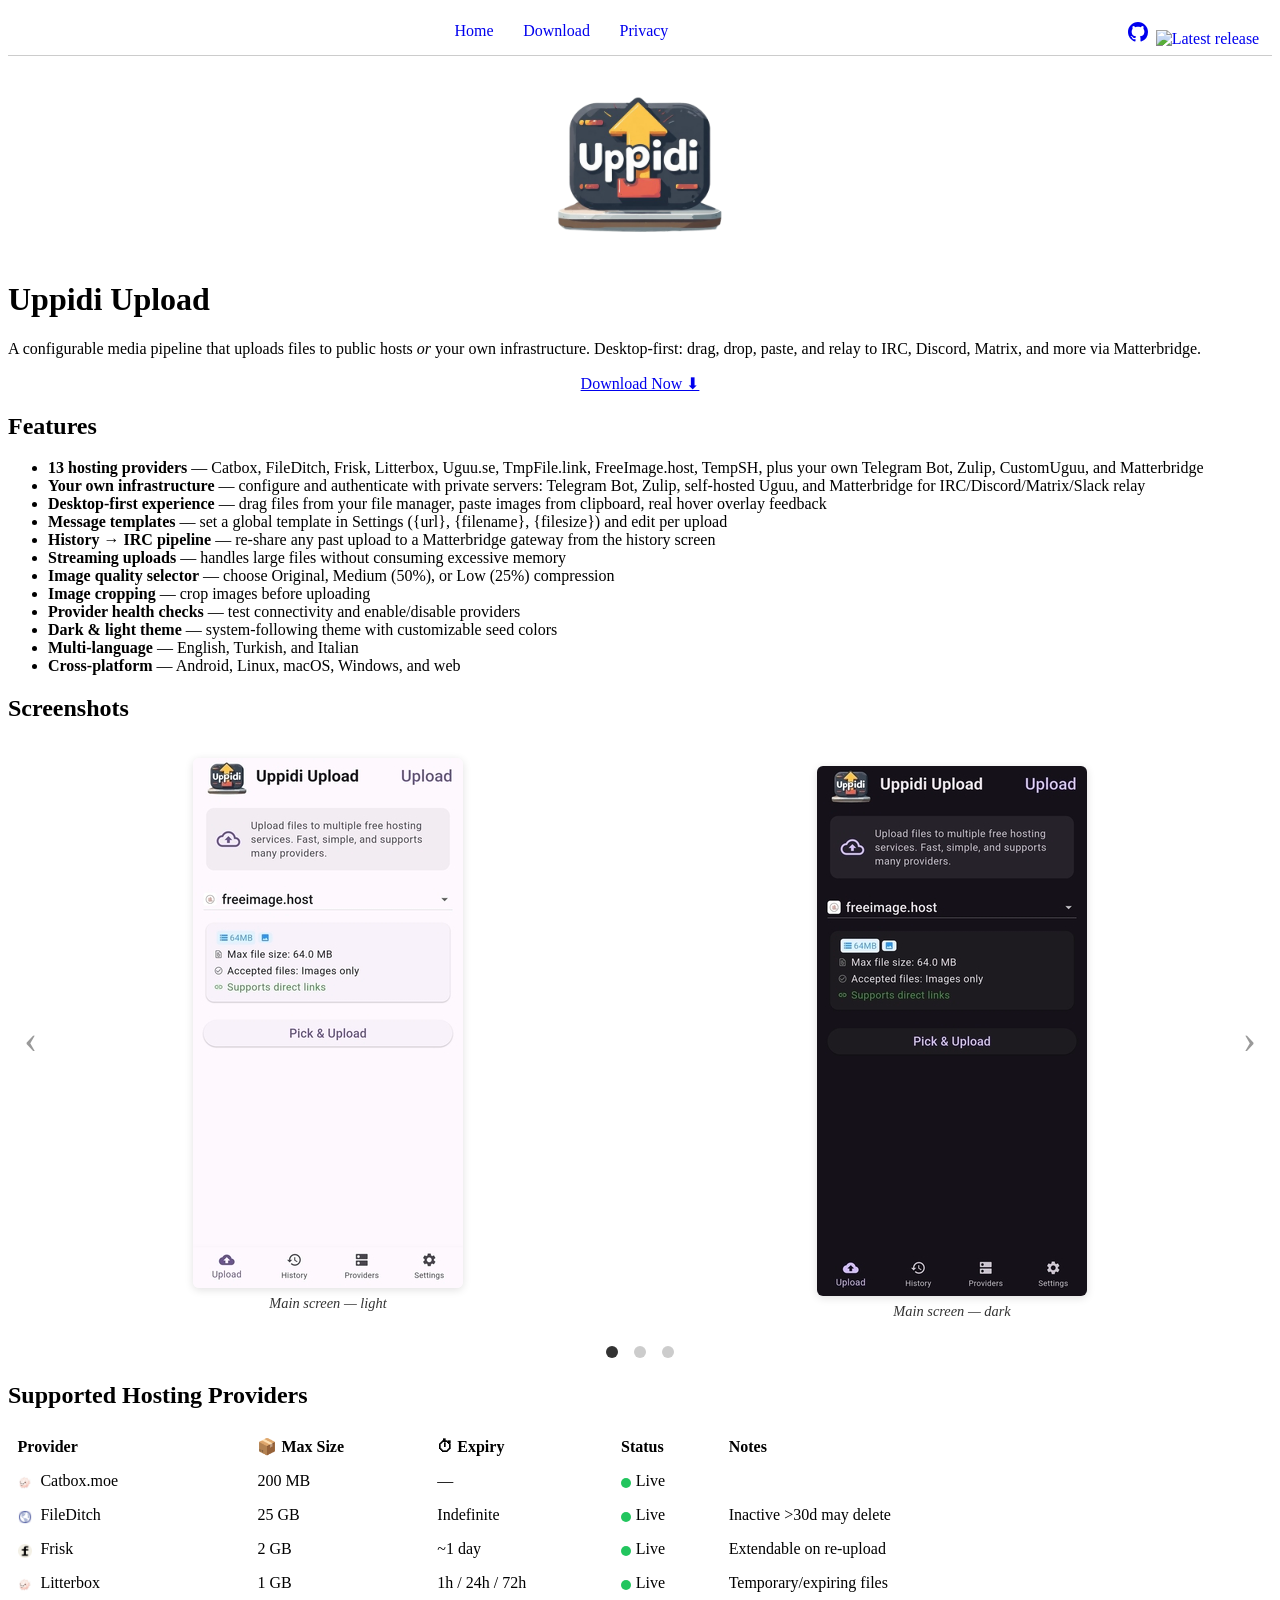
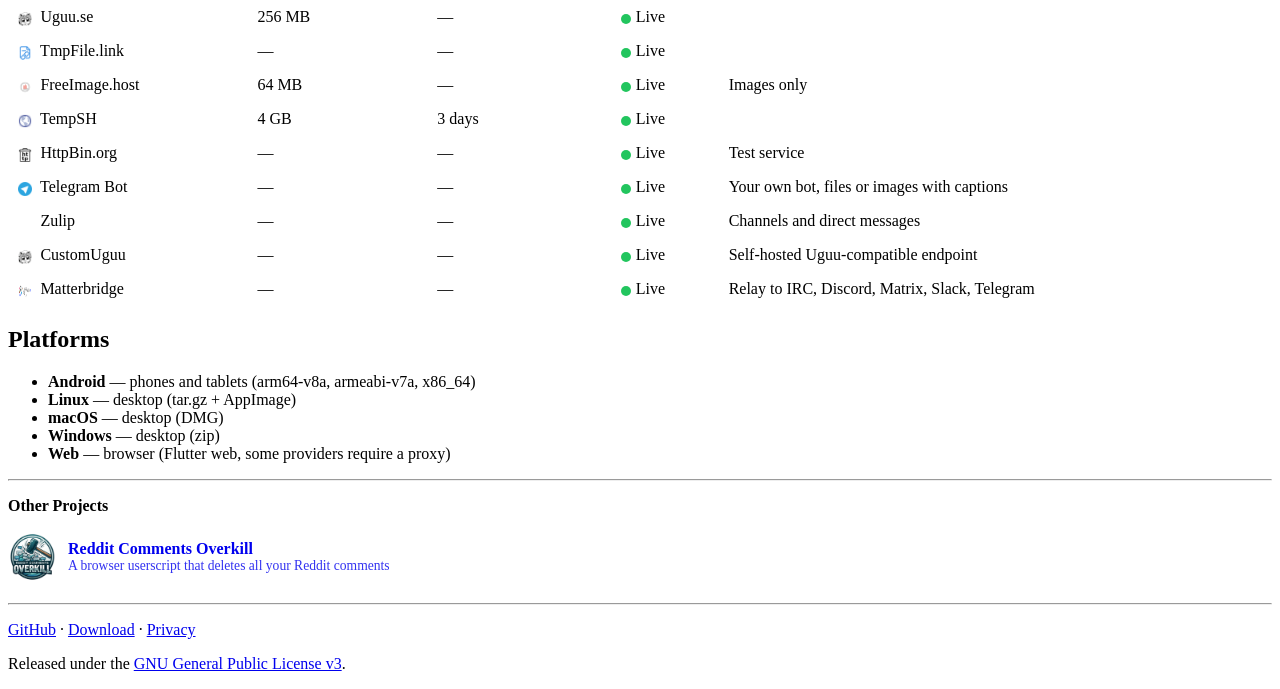
==== index.html @ 085a0086 "Add favicons for CustomUguu (reuse Uguu) and Matterbridge" ====
<!DOCTYPE html>
<html lang="en">
<head>
  <meta charset="UTF-8">
  <meta name="viewport" content="width=device-width, initial-scale=1.0">
  <title>Uppidi Upload</title>
  <meta name="description" content="A simple, cross-platform file uploader for Android, Linux, Windows, and web. Upload images, videos, and files to free hosting services.">
  <link rel="icon" type="image/png" href="assets/favicon.png">
  <link rel="stylesheet" href="https://cdn.jsdelivr.net/npm/water.css@2/out/water.css">
  <link rel="stylesheet" href="style.css?v=15">
</head>
<body>
  <header>
    <nav>
      <a href="index.html">Home</a>
      <a href="download.html">Download</a>
      <a href="privacy.html">Privacy</a>
      <a href="https://github.com/xpufx/uppidi-upload">
        <svg viewBox="0 0 16 16" width="20" height="20" fill="currentColor" aria-label="GitHub">
          <path d="M8 0C3.58 0 0 3.58 0 8c0 3.54 2.29 6.53 5.47 7.59.4.07.55-.17.55-.38 0-.19-.01-.82-.01-1.49-2.01.37-2.53-.49-2.69-.94-.09-.23-.48-.94-.82-1.13-.28-.15-.68-.52-.01-.53.63-.01 1.08.58 1.23.82.72 1.21 1.87.87 2.33.66.07-.52.28-.87.51-1.07-1.78-.2-3.64-.89-3.64-3.95 0-.87.31-1.59.82-2.15-.08-.2-.36-1.02.08-2.12 0 0 .67-.21 2.2.82.64-.18 1.32-.27 2-.27.68 0 1.36.09 2 .27 1.53-1.04 2.2-.82 2.2-.82.44 1.1.16 1.92.08 2.12.51.56.82 1.27.82 2.15 0 3.07-1.87 3.75-3.65 3.95.29.25.54.73.54 1.48 0 1.07-.01 1.93-.01 2.2 0 .21.15.46.55.38A8.013 8.013 0 0016 8c0-4.42-3.58-8-8-8z"/>
        </svg>
        <img src="https://img.shields.io/github/v/release/xpufx/uppidi-upload?style=flat&label=&color=2ea44f" alt="Latest release" style="vertical-align:middle;margin-left:4px;">
      </a>
    </nav>
    <picture>
      <source srcset="assets/logo-dark.png" media="(prefers-color-scheme: dark)">
      <img src="assets/logo-light.png" alt="Uppidi Upload logo" width="200" height="200">
    </picture>
    <h1>Uppidi Upload</h1>
    <p>A configurable media pipeline that uploads files to public hosts <em>or</em> your own infrastructure. Desktop-first: drag, drop, paste, and relay to IRC, Discord, Matrix, and more via Matterbridge.</p>
    <p><a href="download.html" role="button">Download Now ⬇</a></p>
  </header>

  <main>
    <section>
      <h2>Features</h2>
      <ul>
        <li><strong>13 hosting providers</strong> — Catbox, FileDitch, Frisk, Litterbox, Uguu.se, TmpFile.link, FreeImage.host, TempSH, plus your own Telegram Bot, Zulip, CustomUguu, and Matterbridge</li>
        <li><strong>Your own infrastructure</strong> — configure and authenticate with private servers: Telegram Bot, Zulip, self-hosted Uguu, and Matterbridge for IRC/Discord/Matrix/Slack relay</li>
        <li><strong>Desktop-first experience</strong> — drag files from your file manager, paste images from clipboard, real hover overlay feedback</li>
        <li><strong>Message templates</strong> — set a global template in Settings ({url}, {filename}, {filesize}) and edit per upload</li>
        <li><strong>History → IRC pipeline</strong> — re-share any past upload to a Matterbridge gateway from the history screen</li>
        <li><strong>Streaming uploads</strong> — handles large files without consuming excessive memory</li>
        <li><strong>Image quality selector</strong> — choose Original, Medium (50%), or Low (25%) compression</li>
        <li><strong>Image cropping</strong> — crop images before uploading</li>
        <li><strong>Provider health checks</strong> — test connectivity and enable/disable providers</li>
        <li><strong>Dark &amp; light theme</strong> — system-following theme with customizable seed colors</li>
        <li><strong>Multi-language</strong> — English, Turkish, and Italian</li>
        <li><strong>Cross-platform</strong> — Android, Linux, macOS, Windows, and web</li>
      </ul>
    </section>

    <section>
      <h2>Screenshots</h2>

      <input type="radio" name="scr" id="scr1" checked>
      <input type="radio" name="scr" id="scr2">
      <input type="radio" name="scr" id="scr3">

      <div>
        <figure id="s1">
          <div>
            <img src="assets/screenshots/main-screen-light.jpg" alt="Main screen (light mode)" loading="lazy">
            <figcaption>Main screen &mdash; light</figcaption>
          </div>
          <div>
            <img src="assets/screenshots/main-screen-dark.jpg" alt="Main screen (dark mode)" loading="lazy">
            <figcaption>Main screen &mdash; dark</figcaption>
          </div>
        </figure>
        <figure id="s2">
          <div>
            <img src="assets/screenshots/upload-screen-light.jpg" alt="Upload screen (light mode)" loading="lazy">
            <figcaption>Upload screen &mdash; light</figcaption>
          </div>
          <div>
            <img src="assets/screenshots/upload-screen-dark.jpg" alt="Upload screen (dark mode)" loading="lazy">
            <figcaption>Upload screen &mdash; dark</figcaption>
          </div>
        </figure>
        <figure id="s3">
          <div>
            <img src="assets/screenshots/settings-screen-light.jpg" alt="Settings screen (light mode)" loading="lazy">
            <figcaption>Settings screen &mdash; light</figcaption>
          </div>
          <div>
            <img src="assets/screenshots/settings-screen-dark.jpg" alt="Settings screen (dark mode)" loading="lazy">
            <figcaption>Settings screen &mdash; dark</figcaption>
          </div>
        </figure>

        <label id="p1" for="scr3">‹</label>
        <label id="n1" for="scr2">›</label>
        <label id="p2" for="scr1">‹</label>
        <label id="n2" for="scr3">›</label>
        <label id="p3" for="scr2">‹</label>
        <label id="n3" for="scr1">›</label>
      </div>

      <div>
        <label for="scr1"></label>
        <label for="scr2"></label>
        <label for="scr3"></label>
      </div>
    </section>

    <section>
      <h2>Supported Hosting Providers</h2>
      <table>
        <thead>
          <tr>
            <th>Provider</th>
            <th>📦 Max Size</th>
            <th>⏱ Expiry</th>
            <th>Status</th>
            <th>Notes</th>
          </tr>
        </thead>
        <tbody>
          <tr>
            <td><img src="assets/provider-icons/catbox.png" alt="" width="14" height="14"> Catbox.moe</td>
            <td>200 MB</td>
            <td>—</td>
            <td data-status="live">Live</td>
            <td></td>
          </tr>
          <tr>
            <td><img src="assets/provider-icons/fileditch.png" alt="" width="14" height="14"> FileDitch</td>
            <td>25 GB</td>
            <td>Indefinite</td>
            <td data-status="live">Live</td>
            <td>Inactive &gt;30d may delete</td>
          </tr>
          <tr>
            <td><img src="assets/provider-icons/frisk.png" alt="" width="14" height="14"> Frisk</td>
            <td>2 GB</td>
            <td>~1 day</td>
            <td data-status="live">Live</td>
            <td>Extendable on re-upload</td>
          </tr>
          <tr>
            <td><img src="assets/provider-icons/litterbox.png" alt="" width="14" height="14"> Litterbox</td>
            <td>1 GB</td>
            <td>1h / 24h / 72h</td>
            <td data-status="live">Live</td>
            <td>Temporary/expiring files</td>
          </tr>
          <tr>
            <td><img src="assets/provider-icons/uguu_uguu_se.png" alt="" width="14" height="14"> Uguu.se</td>
            <td>256 MB</td>
            <td>—</td>
            <td data-status="live">Live</td>
            <td></td>
          </tr>
          <tr>
            <td><img src="assets/provider-icons/tmpfilelink.png" alt="" width="14" height="14"> TmpFile.link</td>
            <td>—</td>
            <td>—</td>
            <td data-status="live">Live</td>
            <td></td>
          </tr>
          <tr>
            <td><img src="assets/provider-icons/freeimage_freeimage_host.png" alt="" width="14" height="14"> FreeImage.host</td>
            <td>64 MB</td>
            <td>—</td>
            <td data-status="live">Live</td>
            <td>Images only</td>
          </tr>
          <tr>
            <td><img src="assets/provider-icons/tempsh.png" alt="" width="14" height="14"> TempSH</td>
            <td>4 GB</td>
            <td>3 days</td>
            <td data-status="live">Live</td>
            <td></td>
          </tr>
          <tr>
            <td><img src="assets/provider-icons/httpbin.png" alt="" width="14" height="14"> HttpBin.org</td>
            <td>—</td>
            <td>—</td>
            <td data-status="live">Live</td>
            <td>Test service</td>
          </tr>
          <tr>
            <td><img src="assets/provider-icons/telegram.png" alt="" width="14" height="14"> Telegram Bot</td>
            <td>—</td>
            <td>—</td>
            <td data-status="live">Live</td>
            <td>Your own bot, files or images with captions</td>
          </tr>
          <tr>
            <td><img src="assets/provider-icons/zulip.png" alt="" width="14" height="14"> Zulip</td>
            <td>—</td>
            <td>—</td>
            <td data-status="live">Live</td>
            <td>Channels and direct messages</td>
          </tr>
          <tr>
            <td><img src="assets/provider-icons/custom_uguu.png" alt="" width="14" height="14"> CustomUguu</td>
            <td>—</td>
            <td>—</td>
            <td data-status="live">Live</td>
            <td>Self-hosted Uguu-compatible endpoint</td>
          </tr>
          <tr>
            <td><img src="assets/provider-icons/matterbridge.gif" alt="" width="14" height="14"> Matterbridge</td>
            <td>—</td>
            <td>—</td>
            <td data-status="live">Live</td>
            <td>Relay to IRC, Discord, Matrix, Slack, Telegram</td>
          </tr>
        </tbody>
      </table>
    </section>

    <section>
      <h2>Platforms</h2>
      <ul>
        <li><strong>Android</strong> &mdash; phones and tablets (arm64-v8a, armeabi-v7a, x86_64)</li>
        <li><strong>Linux</strong> &mdash; desktop (tar.gz + AppImage)</li>
        <li><strong>macOS</strong> &mdash; desktop (DMG)</li>
        <li><strong>Windows</strong> &mdash; desktop (zip)</li>
        <li><strong>Web</strong> &mdash; browser (Flutter web, some providers require a proxy)</li>
      </ul>
    </section>
  </main>

  <footer>
    <hr>
    <p><strong>Other Projects</strong></p>
    <p>
      <a href="https://overkill.uppidi.com" style="display:inline-flex;align-items:center;gap:12px;text-decoration:none;">
        <img src="assets/reddit-comments-overkill-web.png" alt="" width="48" height="52" style="border-radius:6px;flex-shrink:0;">
        <span style="text-align:left;">
          <span style="display:block;font-weight:600;">Reddit Comments Overkill</span>
          <span style="display:block;font-size:0.85em;opacity:0.8;">A browser userscript that deletes all your Reddit comments</span>
        </span>
      </a>
    </p>
    <hr>
    <p>
      <a href="https://github.com/xpufx/uppidi-upload">GitHub</a>
      &middot;
      <a href="download.html">Download</a>
      &middot;
      <a href="privacy.html">Privacy</a>
    </p>
    <p>Released under the <a href="https://www.gnu.org/licenses/gpl-3.0.en.html">GNU General Public License v3</a>.</p>
  </footer>
</body>
</html>
---- style.css ----
/* ── Navigation ── */
nav {
  text-align: center;
  padding: 0.5em 0;
  border-bottom: 1px solid var(--border, #ccc);
}
nav a {
  display: inline-block;
  padding: 0.4em 0.8em;
  text-decoration: none;
}
nav a:hover {
  text-decoration: underline;
}
nav a:last-child {
  float: right;
}

/* ── Header ── */
picture {
  display: block;
  text-align: center;
}
header p:last-of-type {
  text-align: center;
}

/* ── Screenshot carousel ── */
input[name="scr"] {
  position: absolute;
  opacity: 0;
  width: 0;
  height: 0;
  pointer-events: none;
}
figure {
  display: none;
  margin: 0;
  padding: 1em;
  background: var(--background-alt);
  border-radius: 8px;
  animation: fade 0.3s ease;
}
@keyframes fade {
  from { opacity: 0.3; }
  to   { opacity: 1; }
}
input#scr1:checked ~ div figure#s1,
input#scr2:checked ~ div figure#s2,
input#scr3:checked ~ div figure#s3 {
  display: flex;
  gap: 1em;
  align-items: flex-start;
}
figure > div {
  flex: 1;
  min-width: 0;
  text-align: center;
}
figure img {
  border-radius: 6px;
  box-shadow: 0 2px 8px rgba(0,0,0,0.12);
  display: block;
  margin: 0 auto;
  max-width: 100%;
  height: auto;
}
figcaption {
  text-align: center;
  font-style: italic;
  font-size: 0.9em;
  margin-top: 0.5em;
  opacity: 0.8;
}

/* ── Carousel arrows ── */
section div:first-of-type {
  position: relative;
}
label[id^="p"], label[id^="n"] {
  display: none;
  position: absolute;
  top: 50%;
  transform: translateY(-50%);
  font-size: 2.5em;
  line-height: 1;
  cursor: pointer;
  user-select: none;
  color: var(--text-muted, #999);
  z-index: 1;
  padding: 0.3em;
  transition: color 0.2s;
}
label[id^="p"]:hover, label[id^="n"]:hover {
  color: var(--text-main, #333);
}
label[id^="p"] { left: 0.1em; }
label[id^="n"] { right: 0.1em; }
input#scr1:checked ~ div label#p1,
input#scr1:checked ~ div label#n1,
input#scr2:checked ~ div label#p2,
input#scr2:checked ~ div label#n2,
input#scr3:checked ~ div label#p3,
input#scr3:checked ~ div label#n3 {
  display: block;
}

/* ── Carousel dots ── */
section div:last-of-type {
  text-align: center;
  margin-top: 0.5em;
}
section div:last-of-type label {
  display: inline-block;
  width: 12px;
  height: 12px;
  border-radius: 50%;
  background: var(--border, #ccc);
  margin: 0 6px;
  cursor: pointer;
  transition: background 0.2s;
}
input#scr1:checked ~ div:last-of-type label[for="scr1"],
input#scr2:checked ~ div:last-of-type label[for="scr2"],
input#scr3:checked ~ div:last-of-type label[for="scr3"] {
  background: var(--text-main, #333);
}

/* ── Provider table ── */
table {
  width: 100%;
  border-collapse: collapse;
}
th, td {
  text-align: left;
  padding: 0.5em 0.6em;
}
th img, td img {
  vertical-align: middle;
  margin-right: 0.3em;
}
td[data-status]::before {
  content: '';
  display: inline-block;
  width: 10px;
  height: 10px;
  border-radius: 50%;
  vertical-align: middle;
  margin-right: 0.3em;
}
td[data-status="live"]::before  { background: #22c55e; }
td[data-status="down"]::before  { background: #ef4444; }
td[data-status="warn"]::before  { background: #eab308; }
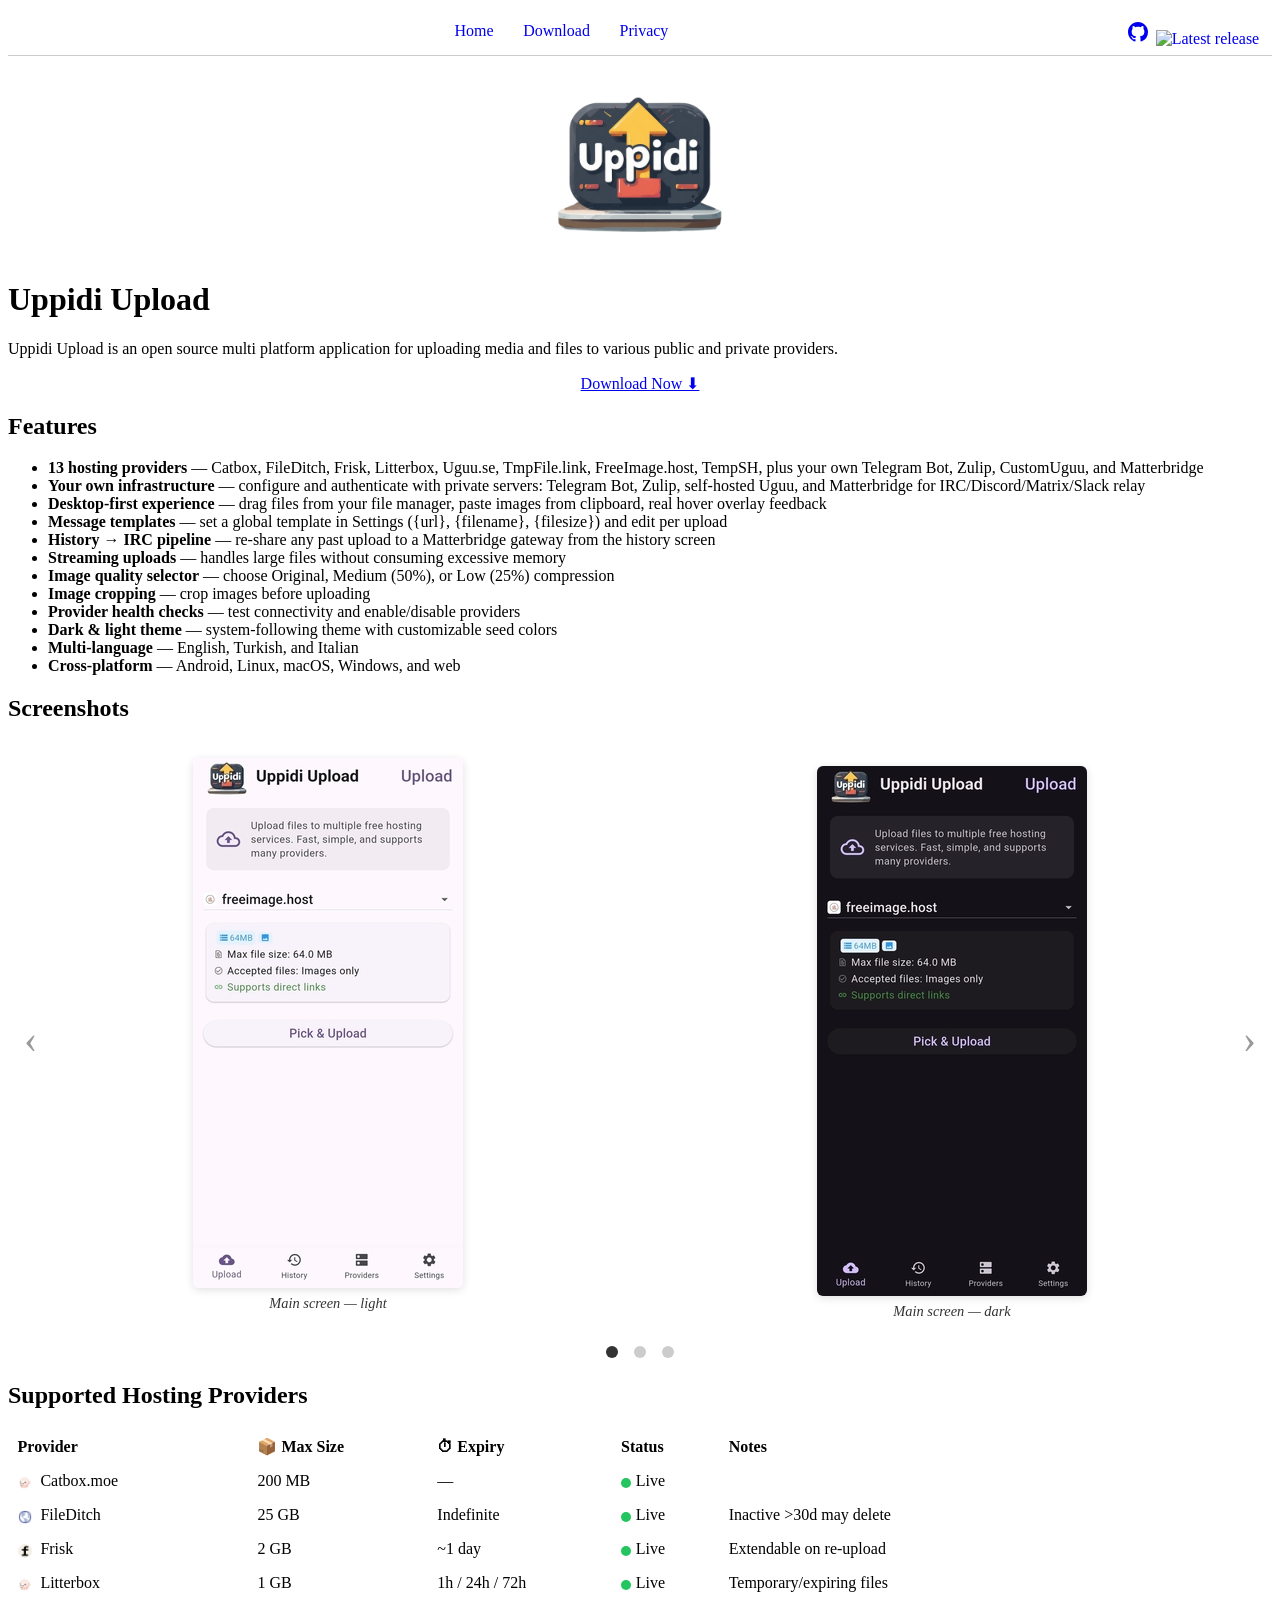
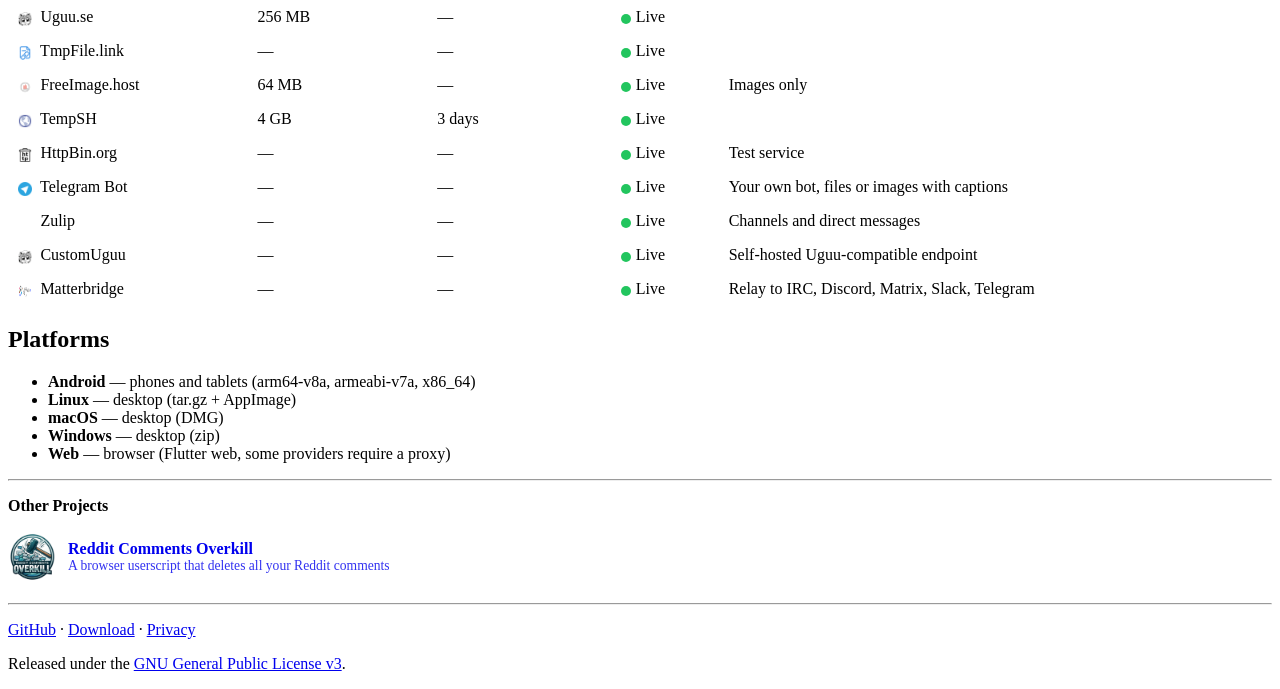
==== commit bea3aad7: "Update tagline" ====
--- a/index.html
+++ b/index.html
@@ -27,7 +27,7 @@
       <img src="assets/logo-light.png" alt="Uppidi Upload logo" width="200" height="200">
     </picture>
     <h1>Uppidi Upload</h1>
-    <p>A configurable media pipeline that uploads files to public hosts <em>or</em> your own infrastructure. Desktop-first: drag, drop, paste, and relay to IRC, Discord, Matrix, and more via Matterbridge.</p>
+    <p>Uppidi Upload is an open source multi platform application for uploading media and files to various public and private providers.</p>
     <p><a href="download.html" role="button">Download Now ⬇</a></p>
   </header>
 
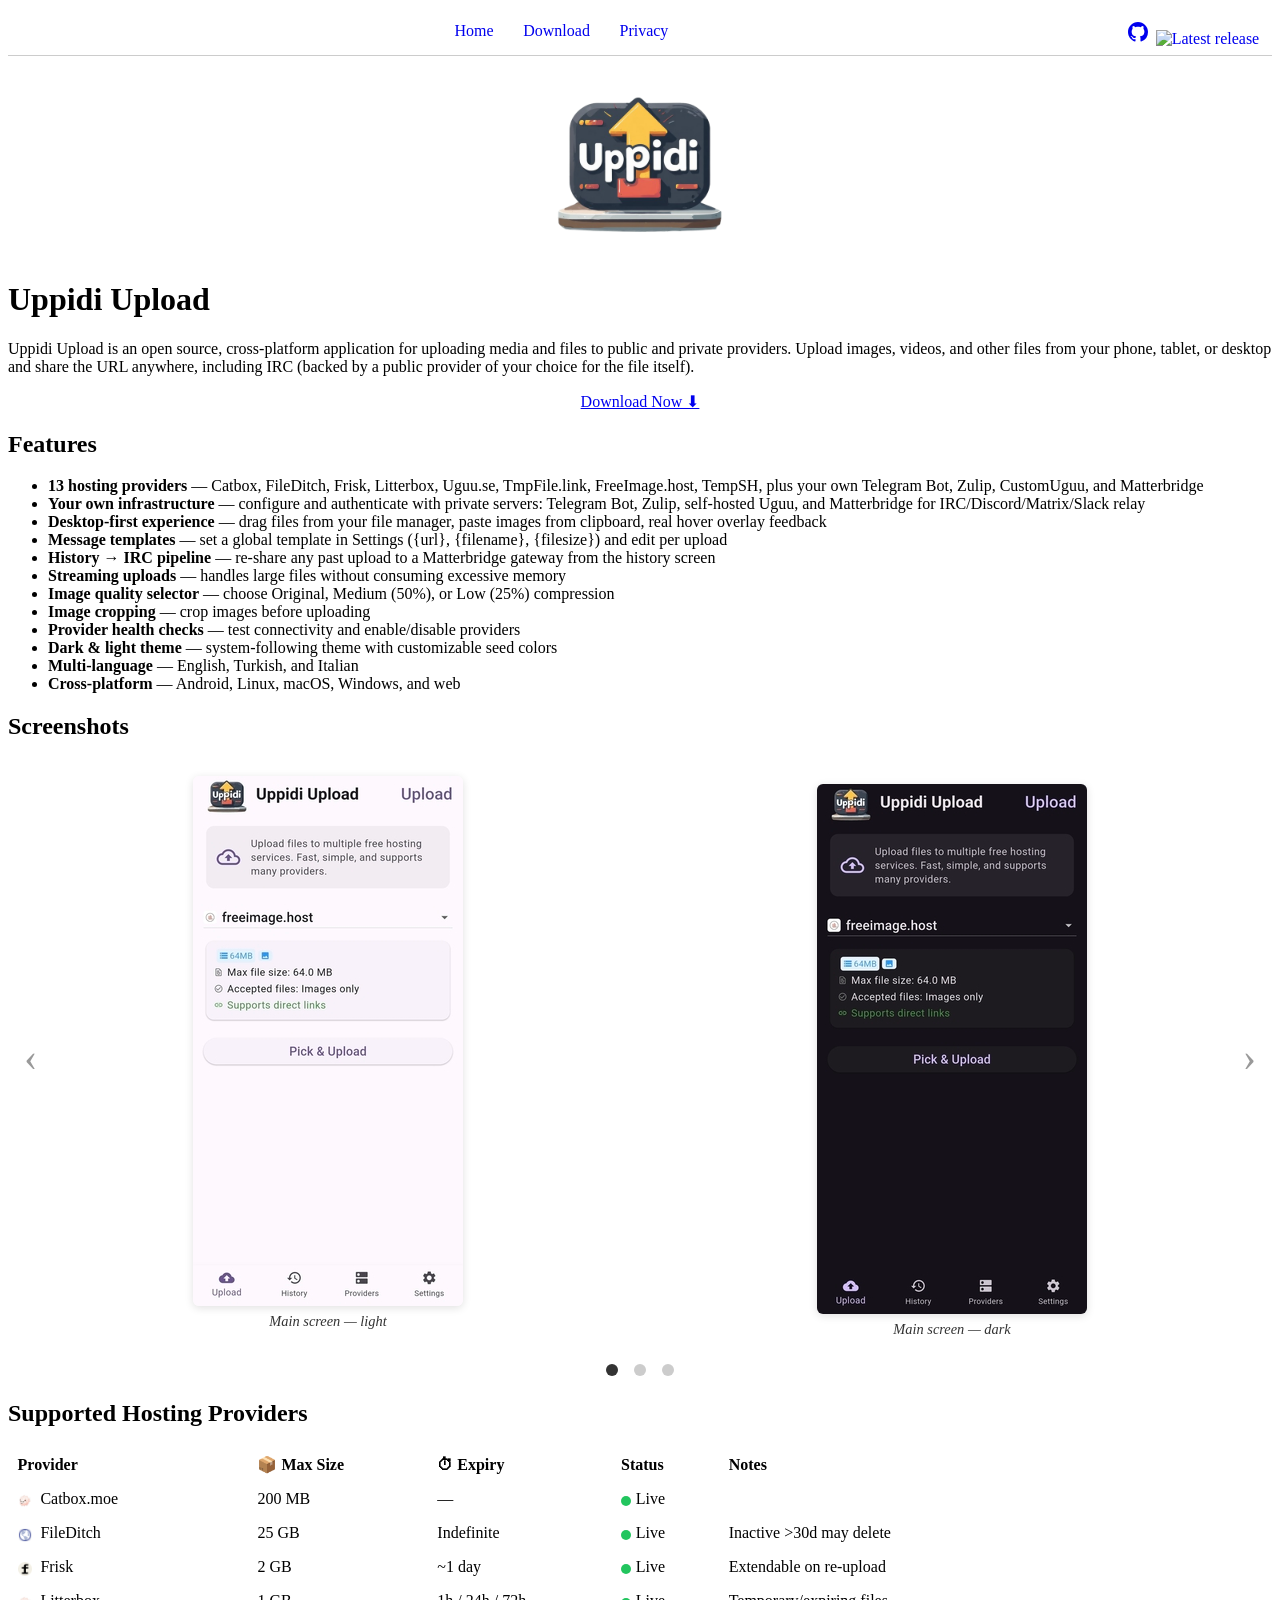
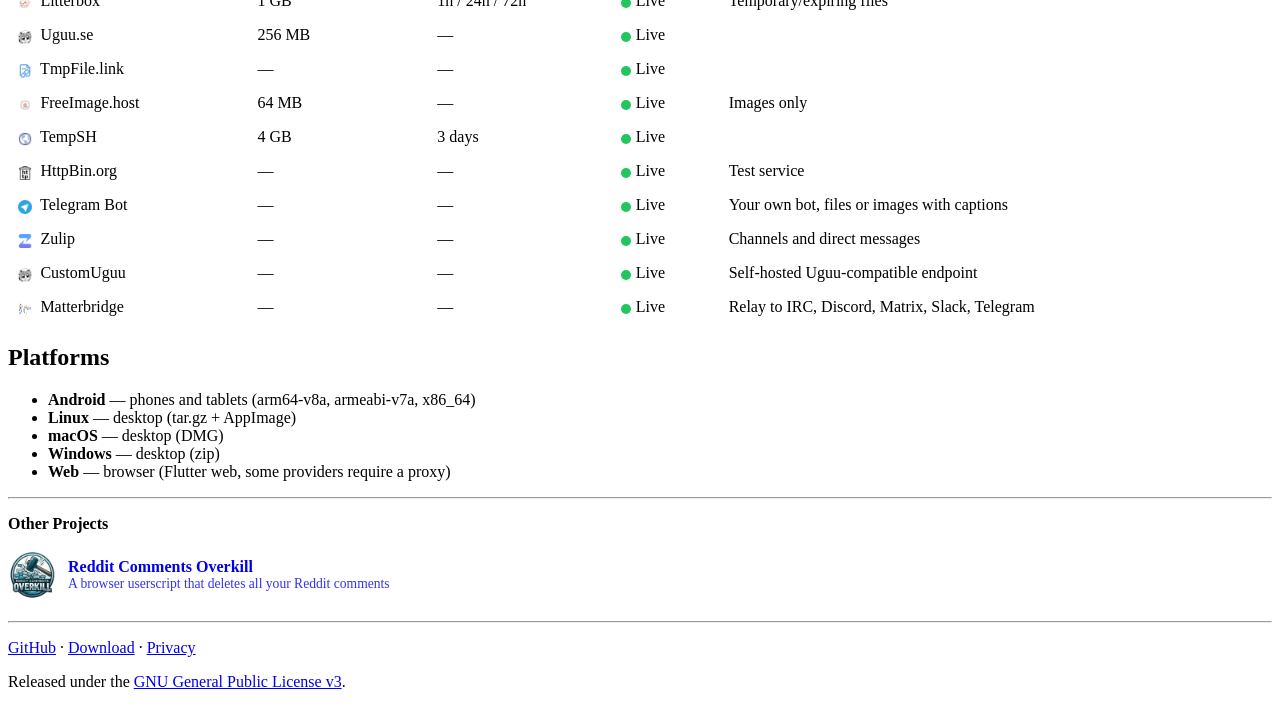
==== commit 99c32630: "Update tagline" ====
--- a/index.html
+++ b/index.html
@@ -27,7 +27,7 @@
       <img src="assets/logo-light.png" alt="Uppidi Upload logo" width="200" height="200">
     </picture>
     <h1>Uppidi Upload</h1>
-    <p>Uppidi Upload is an open source multi platform application for uploading media and files to various public and private providers.</p>
+    <p>Uppidi Upload is an open source, cross-platform application for uploading media and files to public and private providers. Upload images, videos, and other files from your phone, tablet, or desktop and share the URL anywhere, including IRC (backed by a public provider of your choice for the file itself).</p>
     <p><a href="download.html" role="button">Download Now ⬇</a></p>
   </header>
 
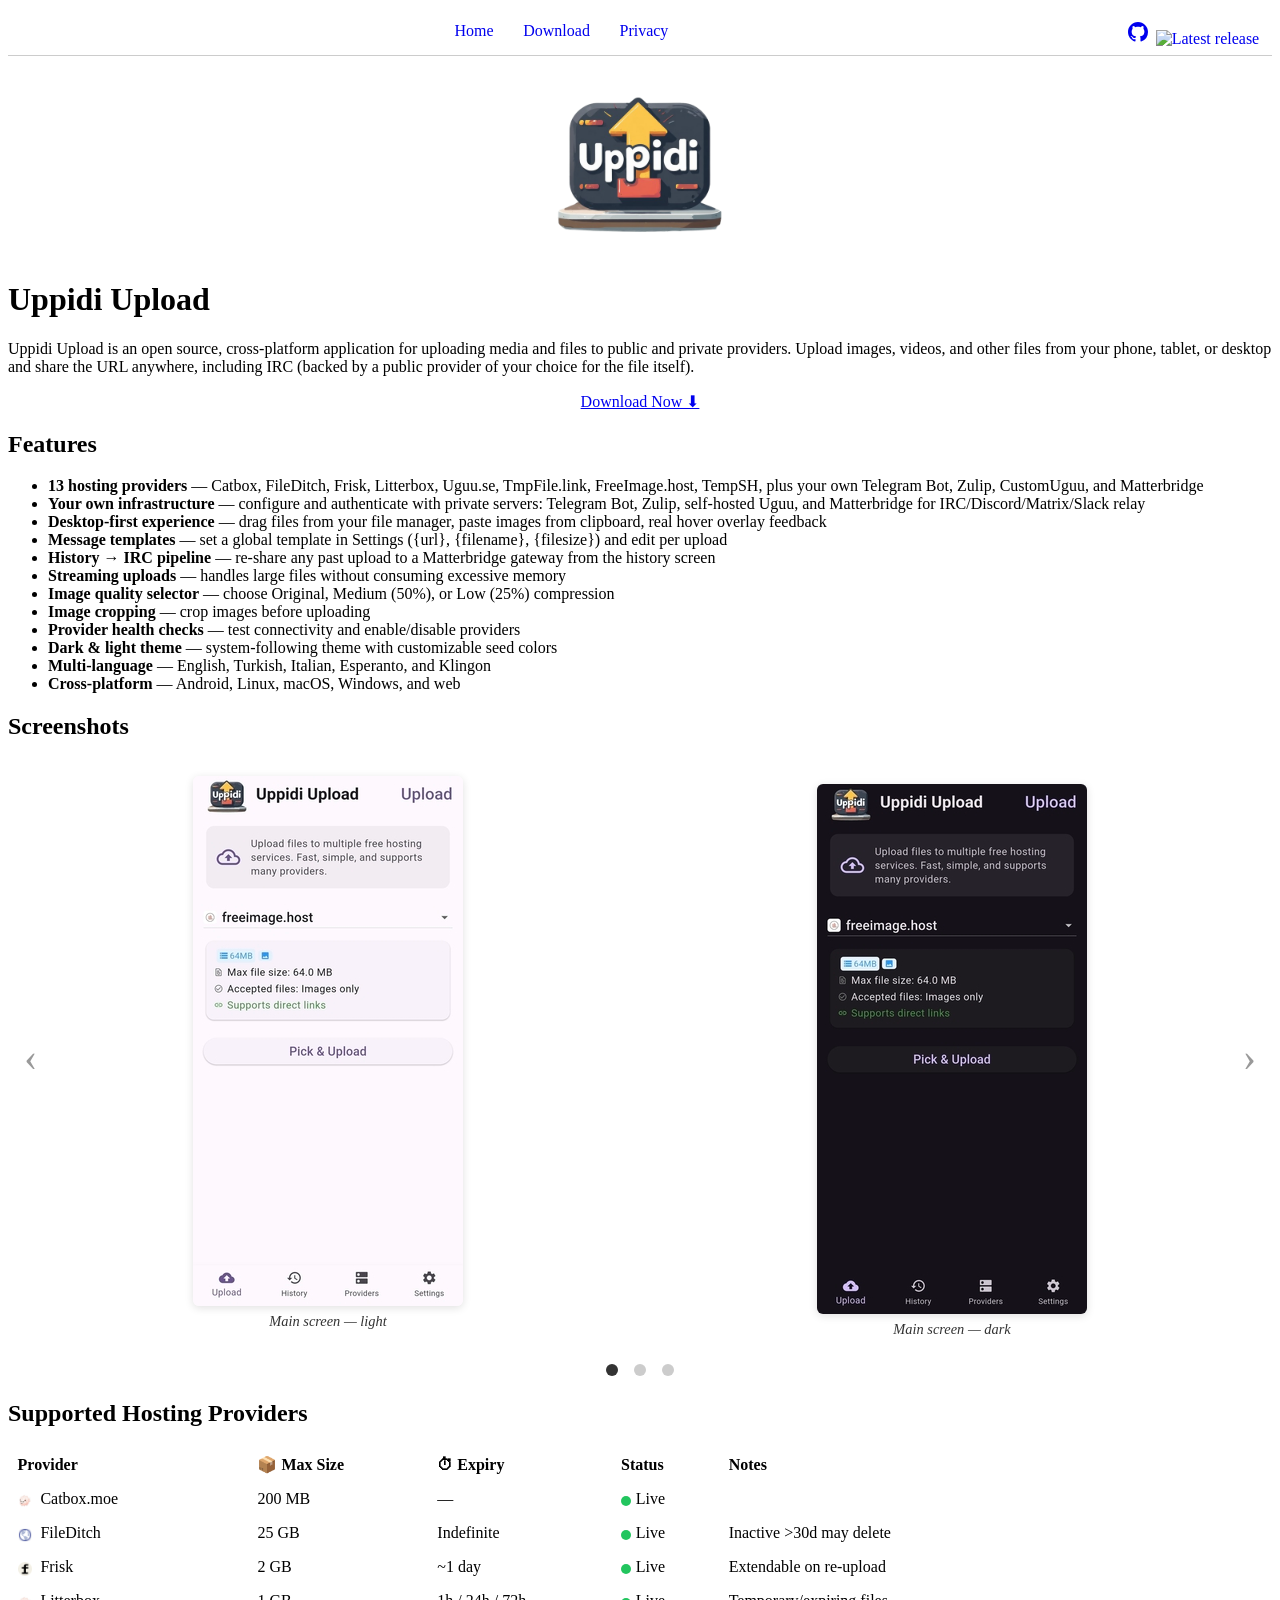
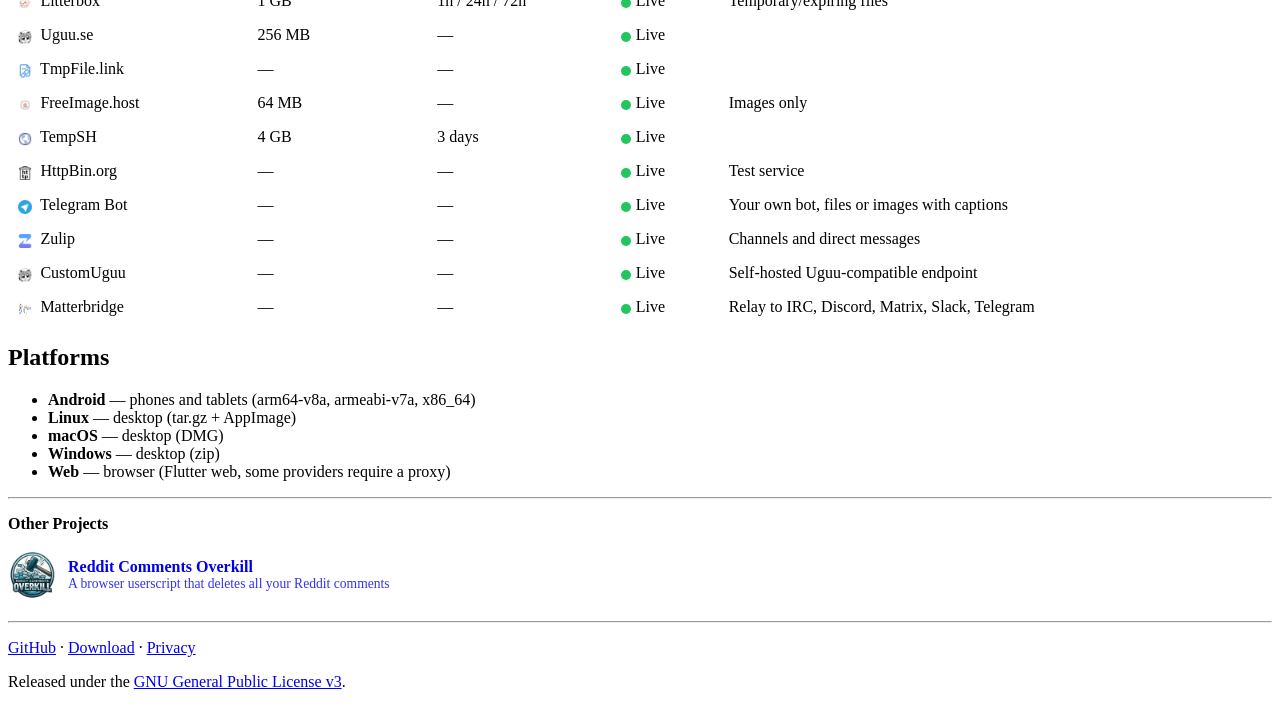
==== commit e9c20b89: "Add Esperanto and Klingon to languages list" ====
--- a/index.html
+++ b/index.html
@@ -45,7 +45,7 @@
         <li><strong>Image cropping</strong> — crop images before uploading</li>
         <li><strong>Provider health checks</strong> — test connectivity and enable/disable providers</li>
         <li><strong>Dark &amp; light theme</strong> — system-following theme with customizable seed colors</li>
-        <li><strong>Multi-language</strong> — English, Turkish, and Italian</li>
+        <li><strong>Multi-language</strong> — English, Turkish, Italian, Esperanto, and Klingon</li>
         <li><strong>Cross-platform</strong> — Android, Linux, macOS, Windows, and web</li>
       </ul>
     </section>
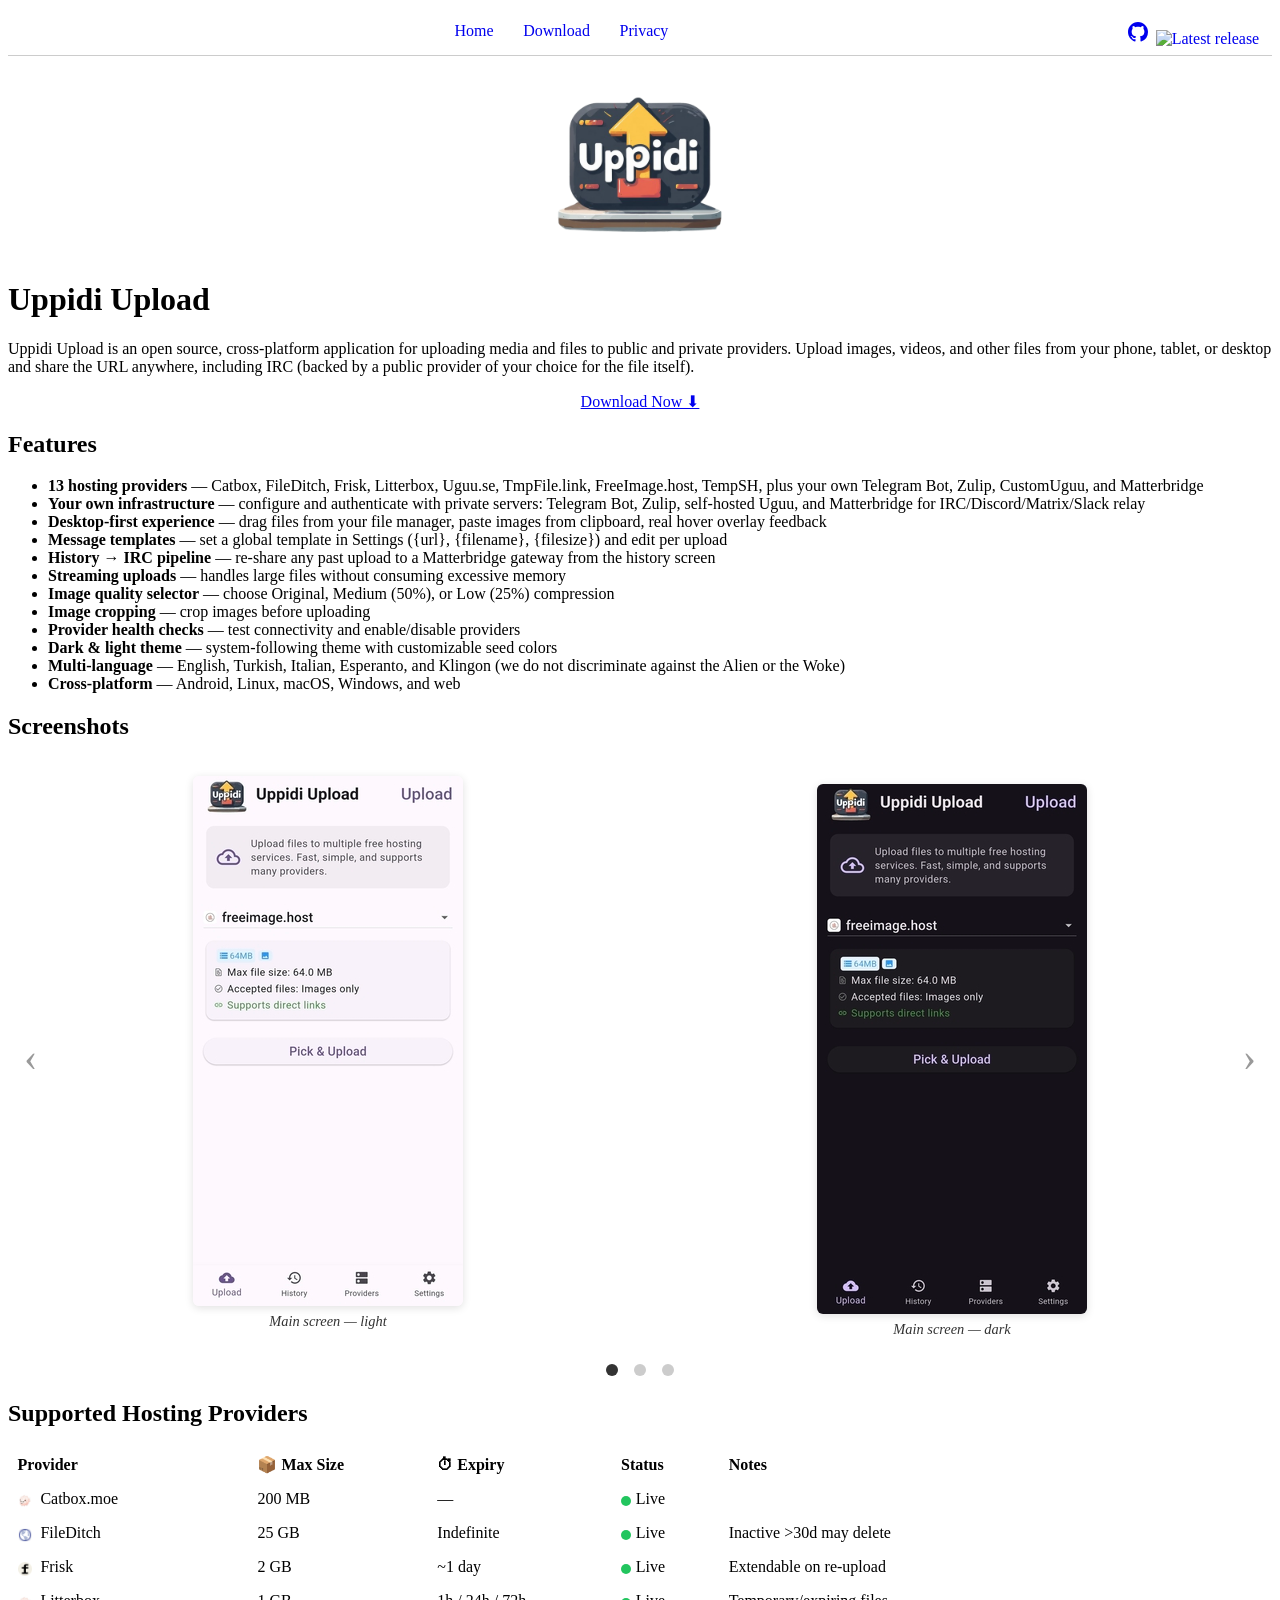
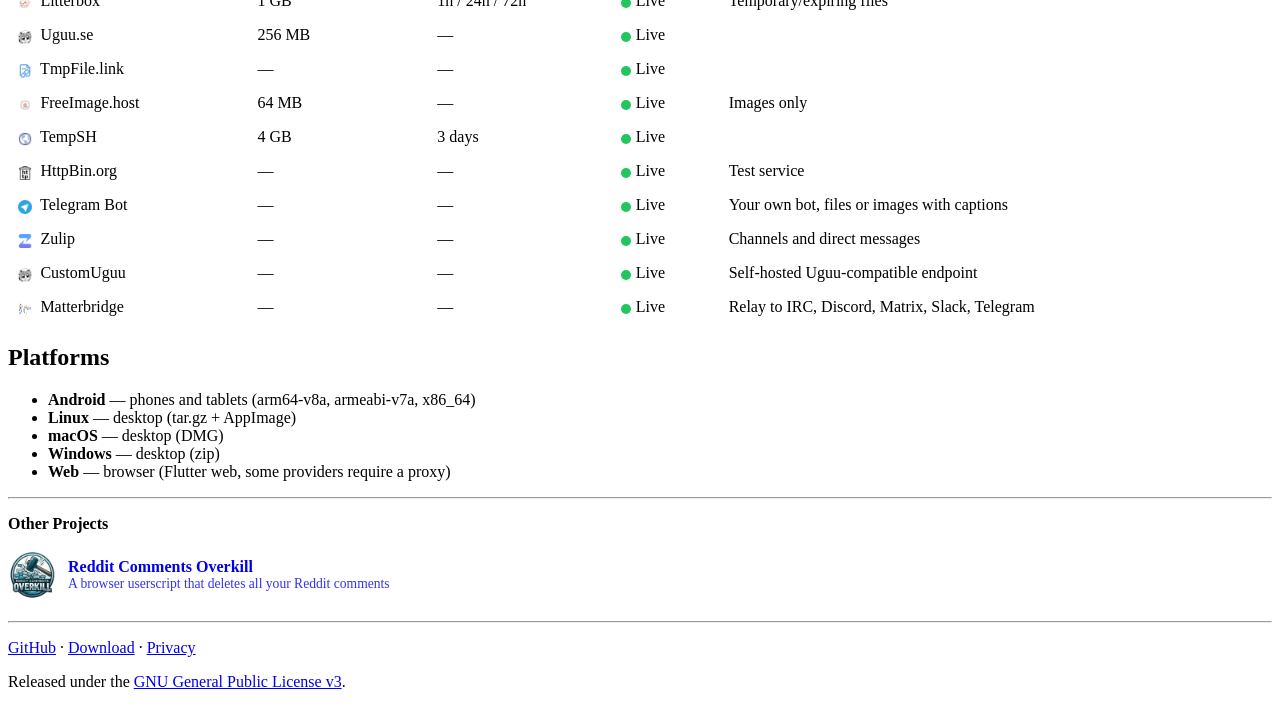
==== commit 991e4da7: "Add cheeky language disclaimer" ====
--- a/index.html
+++ b/index.html
@@ -45,7 +45,7 @@
         <li><strong>Image cropping</strong> — crop images before uploading</li>
         <li><strong>Provider health checks</strong> — test connectivity and enable/disable providers</li>
         <li><strong>Dark &amp; light theme</strong> — system-following theme with customizable seed colors</li>
-        <li><strong>Multi-language</strong> — English, Turkish, Italian, Esperanto, and Klingon</li>
+        <li><strong>Multi-language</strong> — English, Turkish, Italian, Esperanto, and Klingon (we do not discriminate against the Alien or the Woke)</li>
         <li><strong>Cross-platform</strong> — Android, Linux, macOS, Windows, and web</li>
       </ul>
     </section>
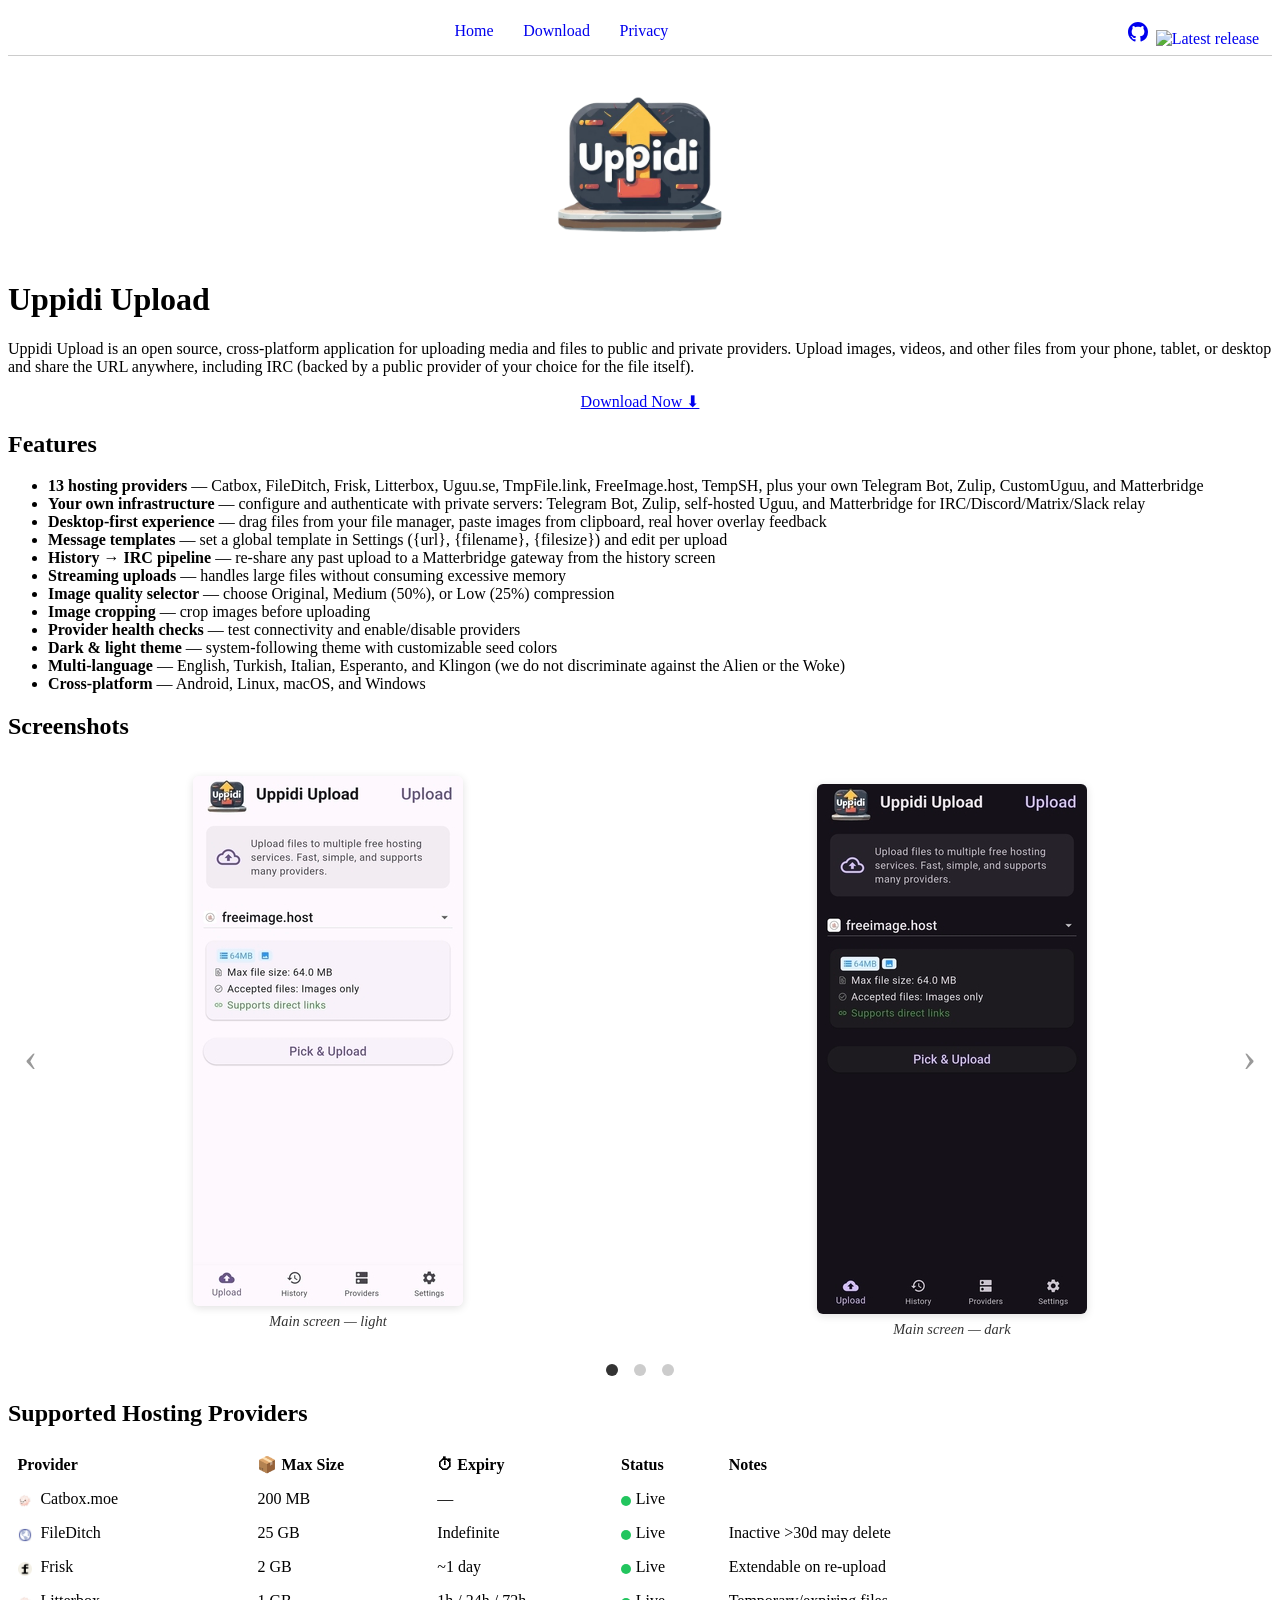
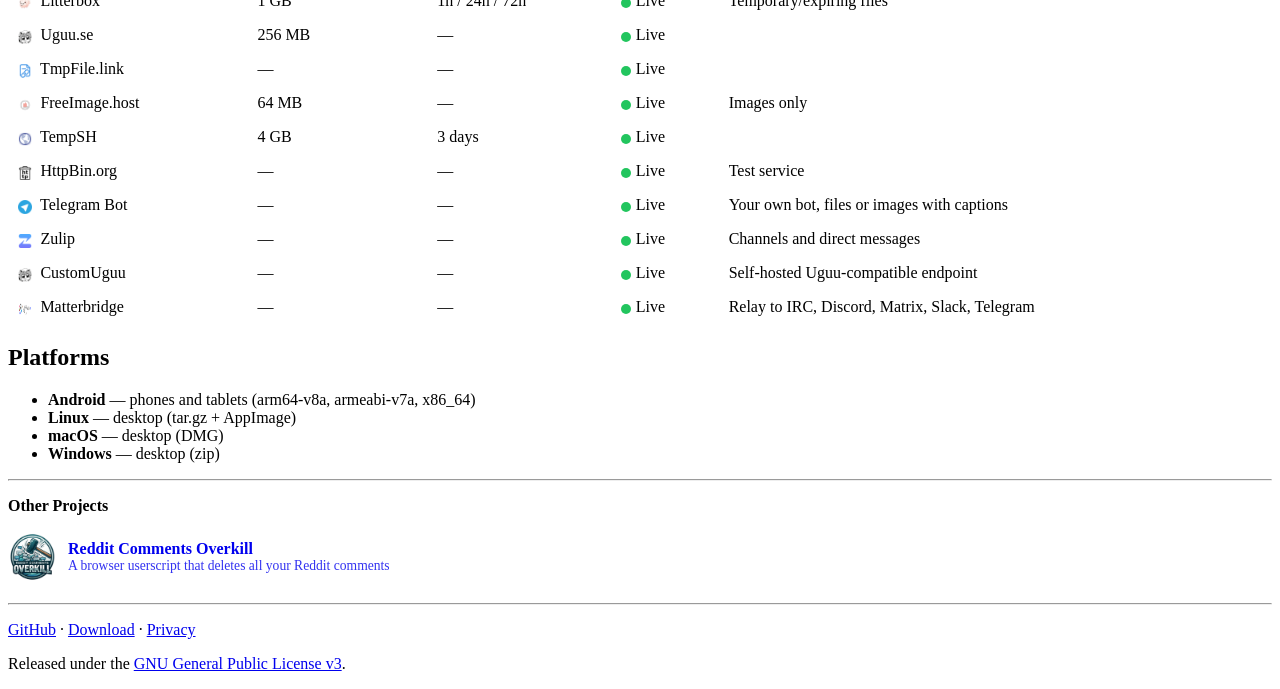
==== commit a3137429: "Remove unsupported web platform references" ====
--- a/index.html
+++ b/index.html
@@ -46,7 +46,7 @@
         <li><strong>Provider health checks</strong> — test connectivity and enable/disable providers</li>
         <li><strong>Dark &amp; light theme</strong> — system-following theme with customizable seed colors</li>
         <li><strong>Multi-language</strong> — English, Turkish, Italian, Esperanto, and Klingon (we do not discriminate against the Alien or the Woke)</li>
-        <li><strong>Cross-platform</strong> — Android, Linux, macOS, Windows, and web</li>
+        <li><strong>Cross-platform</strong> — Android, Linux, macOS, and Windows</li>
       </ul>
     </section>
 
@@ -219,7 +219,6 @@
         <li><strong>Linux</strong> &mdash; desktop (tar.gz + AppImage)</li>
         <li><strong>macOS</strong> &mdash; desktop (DMG)</li>
         <li><strong>Windows</strong> &mdash; desktop (zip)</li>
-        <li><strong>Web</strong> &mdash; browser (Flutter web, some providers require a proxy)</li>
       </ul>
     </section>
   </main>
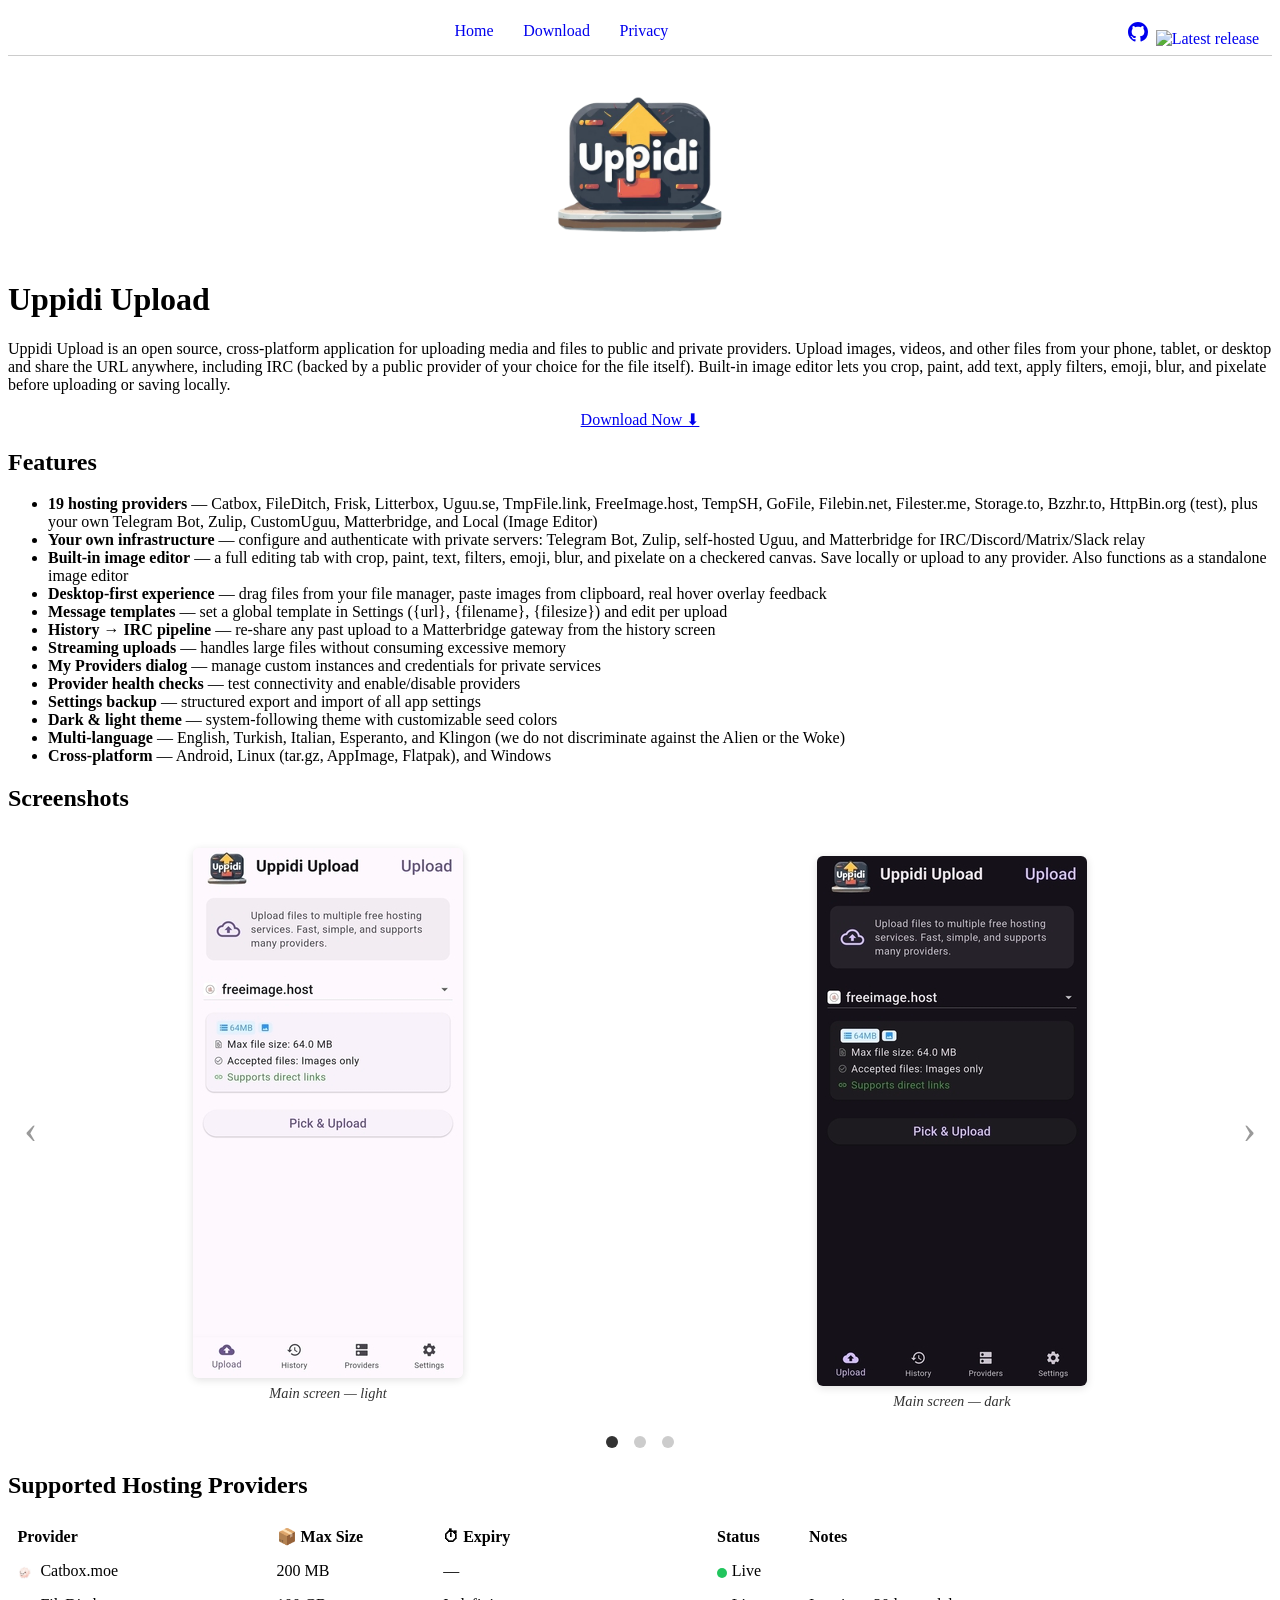
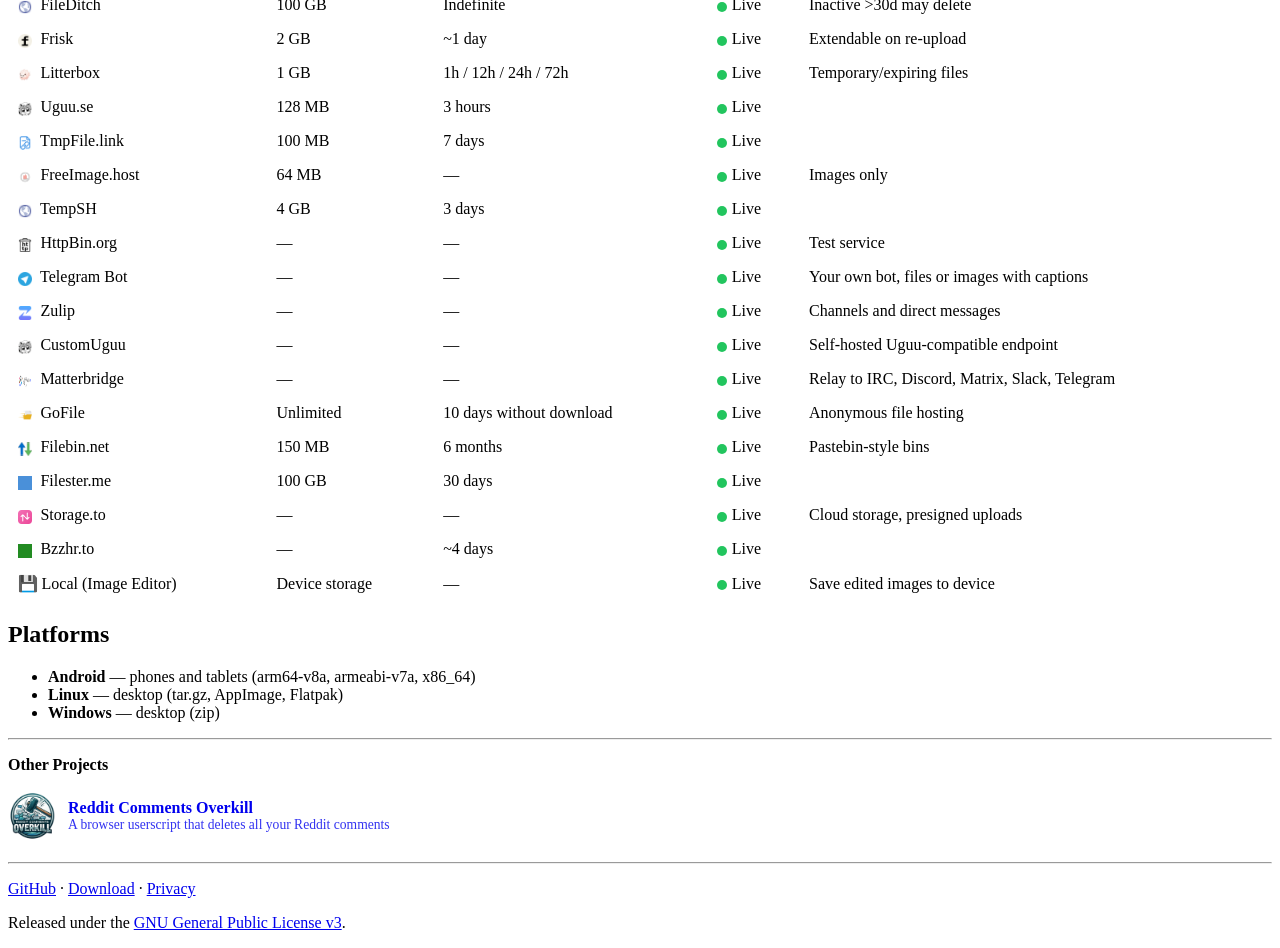
==== commit 3f8f40f7: "Update site to reflect v1.5.2: 19 providers, image editor, Flatpak, fix provider limits" ====
--- a/index.html
+++ b/index.html
@@ -4,10 +4,10 @@
   <meta charset="UTF-8">
   <meta name="viewport" content="width=device-width, initial-scale=1.0">
   <title>Uppidi Upload</title>
-  <meta name="description" content="A simple, cross-platform file uploader for Android, Linux, Windows, and web. Upload images, videos, and files to free hosting services.">
+  <meta name="description" content="Upload images, videos, and files to 19 hosting services from Android, Linux, or Windows. Built-in image editor with crop, paint, text, and filters.">
   <link rel="icon" type="image/png" href="assets/favicon.png">
   <link rel="stylesheet" href="https://cdn.jsdelivr.net/npm/water.css@2/out/water.css">
-  <link rel="stylesheet" href="style.css?v=15">
+  <link rel="stylesheet" href="style.css?v=16">
 </head>
 <body>
   <header>
@@ -27,7 +27,7 @@
       <img src="assets/logo-light.png" alt="Uppidi Upload logo" width="200" height="200">
     </picture>
     <h1>Uppidi Upload</h1>
-    <p>Uppidi Upload is an open source, cross-platform application for uploading media and files to public and private providers. Upload images, videos, and other files from your phone, tablet, or desktop and share the URL anywhere, including IRC (backed by a public provider of your choice for the file itself).</p>
+    <p>Uppidi Upload is an open source, cross-platform application for uploading media and files to public and private providers. Upload images, videos, and other files from your phone, tablet, or desktop and share the URL anywhere, including IRC (backed by a public provider of your choice for the file itself). Built-in image editor lets you crop, paint, add text, apply filters, emoji, blur, and pixelate before uploading or saving locally.</p>
     <p><a href="download.html" role="button">Download Now ⬇</a></p>
   </header>
 
@@ -35,18 +35,19 @@
     <section>
       <h2>Features</h2>
       <ul>
-        <li><strong>13 hosting providers</strong> — Catbox, FileDitch, Frisk, Litterbox, Uguu.se, TmpFile.link, FreeImage.host, TempSH, plus your own Telegram Bot, Zulip, CustomUguu, and Matterbridge</li>
+        <li><strong>19 hosting providers</strong> — Catbox, FileDitch, Frisk, Litterbox, Uguu.se, TmpFile.link, FreeImage.host, TempSH, GoFile, Filebin.net, Filester.me, Storage.to, Bzzhr.to, HttpBin.org (test), plus your own Telegram Bot, Zulip, CustomUguu, Matterbridge, and Local (Image Editor)</li>
         <li><strong>Your own infrastructure</strong> — configure and authenticate with private servers: Telegram Bot, Zulip, self-hosted Uguu, and Matterbridge for IRC/Discord/Matrix/Slack relay</li>
+        <li><strong>Built-in image editor</strong> — a full editing tab with crop, paint, text, filters, emoji, blur, and pixelate on a checkered canvas. Save locally or upload to any provider. Also functions as a standalone image editor</li>
         <li><strong>Desktop-first experience</strong> — drag files from your file manager, paste images from clipboard, real hover overlay feedback</li>
         <li><strong>Message templates</strong> — set a global template in Settings ({url}, {filename}, {filesize}) and edit per upload</li>
         <li><strong>History → IRC pipeline</strong> — re-share any past upload to a Matterbridge gateway from the history screen</li>
         <li><strong>Streaming uploads</strong> — handles large files without consuming excessive memory</li>
-        <li><strong>Image quality selector</strong> — choose Original, Medium (50%), or Low (25%) compression</li>
-        <li><strong>Image cropping</strong> — crop images before uploading</li>
+        <li><strong>My Providers dialog</strong> — manage custom instances and credentials for private services</li>
         <li><strong>Provider health checks</strong> — test connectivity and enable/disable providers</li>
+        <li><strong>Settings backup</strong> — structured export and import of all app settings</li>
         <li><strong>Dark &amp; light theme</strong> — system-following theme with customizable seed colors</li>
         <li><strong>Multi-language</strong> — English, Turkish, Italian, Esperanto, and Klingon (we do not discriminate against the Alien or the Woke)</li>
-        <li><strong>Cross-platform</strong> — Android, Linux, macOS, and Windows</li>
+        <li><strong>Cross-platform</strong> — Android, Linux (tar.gz, AppImage, Flatpak), and Windows</li>
       </ul>
     </section>
 
@@ -126,7 +127,7 @@
           </tr>
           <tr>
             <td><img src="assets/provider-icons/fileditch.png" alt="" width="14" height="14"> FileDitch</td>
-            <td>25 GB</td>
+            <td>100 GB</td>
             <td>Indefinite</td>
             <td data-status="live">Live</td>
             <td>Inactive &gt;30d may delete</td>
@@ -141,21 +142,21 @@
           <tr>
             <td><img src="assets/provider-icons/litterbox.png" alt="" width="14" height="14"> Litterbox</td>
             <td>1 GB</td>
-            <td>1h / 24h / 72h</td>
+            <td>1h / 12h / 24h / 72h</td>
             <td data-status="live">Live</td>
             <td>Temporary/expiring files</td>
           </tr>
           <tr>
             <td><img src="assets/provider-icons/uguu_uguu_se.png" alt="" width="14" height="14"> Uguu.se</td>
-            <td>256 MB</td>
-            <td>—</td>
+            <td>128 MB</td>
+            <td>3 hours</td>
             <td data-status="live">Live</td>
             <td></td>
           </tr>
           <tr>
             <td><img src="assets/provider-icons/tmpfilelink.png" alt="" width="14" height="14"> TmpFile.link</td>
-            <td>—</td>
-            <td>—</td>
+            <td>100 MB</td>
+            <td>7 days</td>
             <td data-status="live">Live</td>
             <td></td>
           </tr>
@@ -208,6 +209,48 @@
             <td data-status="live">Live</td>
             <td>Relay to IRC, Discord, Matrix, Slack, Telegram</td>
           </tr>
+          <tr>
+            <td><img src="assets/provider-icons/gofile.png" alt="" width="14" height="14"> GoFile</td>
+            <td>Unlimited</td>
+            <td>10 days without download</td>
+            <td data-status="live">Live</td>
+            <td>Anonymous file hosting</td>
+          </tr>
+          <tr>
+            <td><img src="assets/provider-icons/filebin.png" alt="" width="14" height="14"> Filebin.net</td>
+            <td>150 MB</td>
+            <td>6 months</td>
+            <td data-status="live">Live</td>
+            <td>Pastebin-style bins</td>
+          </tr>
+          <tr>
+            <td><img src="assets/provider-icons/filester.png" alt="" width="14" height="14"> Filester.me</td>
+            <td>100 GB</td>
+            <td>30 days</td>
+            <td data-status="live">Live</td>
+            <td></td>
+          </tr>
+          <tr>
+            <td><img src="assets/provider-icons/storage_to.png" alt="" width="14" height="14"> Storage.to</td>
+            <td>—</td>
+            <td>—</td>
+            <td data-status="live">Live</td>
+            <td>Cloud storage, presigned uploads</td>
+          </tr>
+          <tr>
+            <td><img src="assets/provider-icons/bzzhr.png" alt="" width="14" height="14"> Bzzhr.to</td>
+            <td>—</td>
+            <td>~4 days</td>
+            <td data-status="live">Live</td>
+            <td></td>
+          </tr>
+          <tr>
+            <td>💾 Local (Image Editor)</td>
+            <td>Device storage</td>
+            <td>—</td>
+            <td data-status="live">Live</td>
+            <td>Save edited images to device</td>
+          </tr>
         </tbody>
       </table>
     </section>
@@ -216,8 +259,7 @@
       <h2>Platforms</h2>
       <ul>
         <li><strong>Android</strong> &mdash; phones and tablets (arm64-v8a, armeabi-v7a, x86_64)</li>
-        <li><strong>Linux</strong> &mdash; desktop (tar.gz + AppImage)</li>
-        <li><strong>macOS</strong> &mdash; desktop (DMG)</li>
+        <li><strong>Linux</strong> &mdash; desktop (tar.gz, AppImage, Flatpak)</li>
         <li><strong>Windows</strong> &mdash; desktop (zip)</li>
       </ul>
     </section>
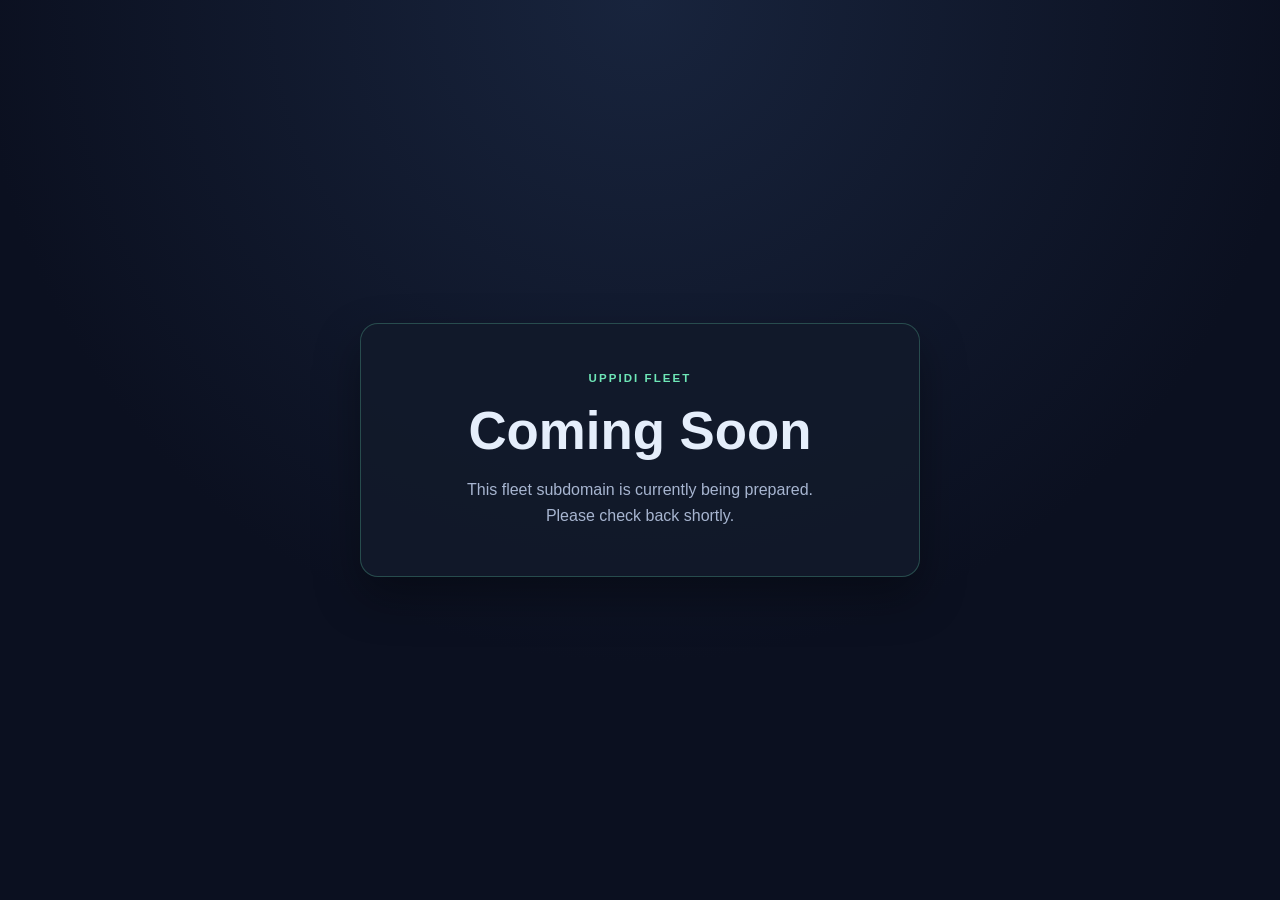
==== commit 31588b1a: "fleet-pages: root index.html for fleet.uppidi.com" ====
--- a/index.html
+++ b/index.html
@@ -1,291 +1,67 @@
 <!DOCTYPE html>
 <html lang="en">
-<head>
-  <meta charset="UTF-8">
-  <meta name="viewport" content="width=device-width, initial-scale=1.0">
-  <title>Uppidi Upload</title>
-  <meta name="description" content="Upload images, videos, and files to 19 hosting services from Android, Linux, or Windows. Built-in image editor with crop, paint, text, and filters.">
-  <link rel="icon" type="image/png" href="assets/favicon.png">
-  <link rel="stylesheet" href="https://cdn.jsdelivr.net/npm/water.css@2/out/water.css">
-  <link rel="stylesheet" href="style.css?v=16">
-</head>
-<body>
-  <header>
-    <nav>
-      <a href="index.html">Home</a>
-      <a href="download.html">Download</a>
-      <a href="privacy.html">Privacy</a>
-      <a href="https://github.com/xpufx/uppidi-upload">
-        <svg viewBox="0 0 16 16" width="20" height="20" fill="currentColor" aria-label="GitHub">
-          <path d="M8 0C3.58 0 0 3.58 0 8c0 3.54 2.29 6.53 5.47 7.59.4.07.55-.17.55-.38 0-.19-.01-.82-.01-1.49-2.01.37-2.53-.49-2.69-.94-.09-.23-.48-.94-.82-1.13-.28-.15-.68-.52-.01-.53.63-.01 1.08.58 1.23.82.72 1.21 1.87.87 2.33.66.07-.52.28-.87.51-1.07-1.78-.2-3.64-.89-3.64-3.95 0-.87.31-1.59.82-2.15-.08-.2-.36-1.02.08-2.12 0 0 .67-.21 2.2.82.64-.18 1.32-.27 2-.27.68 0 1.36.09 2 .27 1.53-1.04 2.2-.82 2.2-.82.44 1.1.16 1.92.08 2.12.51.56.82 1.27.82 2.15 0 3.07-1.87 3.75-3.65 3.95.29.25.54.73.54 1.48 0 1.07-.01 1.93-.01 2.2 0 .21.15.46.55.38A8.013 8.013 0 0016 8c0-4.42-3.58-8-8-8z"/>
-        </svg>
-        <img src="https://img.shields.io/github/v/release/xpufx/uppidi-upload?style=flat&label=&color=2ea44f" alt="Latest release" style="vertical-align:middle;margin-left:4px;">
-      </a>
-    </nav>
-    <picture>
-      <source srcset="assets/logo-dark.png" media="(prefers-color-scheme: dark)">
-      <img src="assets/logo-light.png" alt="Uppidi Upload logo" width="200" height="200">
-    </picture>
-    <h1>Uppidi Upload</h1>
-    <p>Uppidi Upload is an open source, cross-platform application for uploading media and files to public and private providers. Upload images, videos, and other files from your phone, tablet, or desktop and share the URL anywhere, including IRC (backed by a public provider of your choice for the file itself). Built-in image editor lets you crop, paint, add text, apply filters, emoji, blur, and pixelate before uploading or saving locally.</p>
-    <p><a href="download.html" role="button">Download Now ⬇</a></p>
-  </header>
+  <head>
+    <meta charset="UTF-8" />
+    <meta name="viewport" content="width=device-width, initial-scale=1.0" />
+    <title>Fleet | Uppidi</title>
+    <style>
+      :root {
+        --bg: #0b1020;
+        --panel: #121a2b;
+        --accent: #6ee7b7;
+        --text: #e5eefb;
+        --muted: #a7b5d0;
+      }
 
-  <main>
-    <section>
-      <h2>Features</h2>
-      <ul>
-        <li><strong>19 hosting providers</strong> — Catbox, FileDitch, Frisk, Litterbox, Uguu.se, TmpFile.link, FreeImage.host, TempSH, GoFile, Filebin.net, Filester.me, Storage.to, Bzzhr.to, HttpBin.org (test), plus your own Telegram Bot, Zulip, CustomUguu, Matterbridge, and Local (Image Editor)</li>
-        <li><strong>Your own infrastructure</strong> — configure and authenticate with private servers: Telegram Bot, Zulip, self-hosted Uguu, and Matterbridge for IRC/Discord/Matrix/Slack relay</li>
-        <li><strong>Built-in image editor</strong> — a full editing tab with crop, paint, text, filters, emoji, blur, and pixelate on a checkered canvas. Save locally or upload to any provider. Also functions as a standalone image editor</li>
-        <li><strong>Desktop-first experience</strong> — drag files from your file manager, paste images from clipboard, real hover overlay feedback</li>
-        <li><strong>Message templates</strong> — set a global template in Settings ({url}, {filename}, {filesize}) and edit per upload</li>
-        <li><strong>History → IRC pipeline</strong> — re-share any past upload to a Matterbridge gateway from the history screen</li>
-        <li><strong>Streaming uploads</strong> — handles large files without consuming excessive memory</li>
-        <li><strong>My Providers dialog</strong> — manage custom instances and credentials for private services</li>
-        <li><strong>Provider health checks</strong> — test connectivity and enable/disable providers</li>
-        <li><strong>Settings backup</strong> — structured export and import of all app settings</li>
-        <li><strong>Dark &amp; light theme</strong> — system-following theme with customizable seed colors</li>
-        <li><strong>Multi-language</strong> — English, Turkish, Italian, Esperanto, and Klingon (we do not discriminate against the Alien or the Woke)</li>
-        <li><strong>Cross-platform</strong> — Android, Linux (tar.gz, AppImage, Flatpak), and Windows</li>
-      </ul>
-    </section>
+      * { box-sizing: border-box; }
 
-    <section>
-      <h2>Screenshots</h2>
+      body {
+        margin: 0;
+        min-height: 100vh;
+        display: grid;
+        place-items: center;
+        background: radial-gradient(circle at top, #18243d 0%, var(--bg) 60%);
+        color: var(--text);
+        font-family: Arial, Helvetica, sans-serif;
+      }
 
-      <input type="radio" name="scr" id="scr1" checked>
-      <input type="radio" name="scr" id="scr2">
-      <input type="radio" name="scr" id="scr3">
+      .card {
+        width: min(90vw, 560px);
+        padding: 3rem 2rem;
+        background: rgba(18, 26, 43, 0.9);
+        border: 1px solid rgba(110, 231, 183, 0.25);
+        border-radius: 18px;
+        text-align: center;
+        box-shadow: 0 20px 45px rgba(0, 0, 0, 0.35);
+      }
 
-      <div>
-        <figure id="s1">
-          <div>
-            <img src="assets/screenshots/main-screen-light.jpg" alt="Main screen (light mode)" loading="lazy">
-            <figcaption>Main screen &mdash; light</figcaption>
-          </div>
-          <div>
-            <img src="assets/screenshots/main-screen-dark.jpg" alt="Main screen (dark mode)" loading="lazy">
-            <figcaption>Main screen &mdash; dark</figcaption>
-          </div>
-        </figure>
-        <figure id="s2">
-          <div>
-            <img src="assets/screenshots/upload-screen-light.jpg" alt="Upload screen (light mode)" loading="lazy">
-            <figcaption>Upload screen &mdash; light</figcaption>
-          </div>
-          <div>
-            <img src="assets/screenshots/upload-screen-dark.jpg" alt="Upload screen (dark mode)" loading="lazy">
-            <figcaption>Upload screen &mdash; dark</figcaption>
-          </div>
-        </figure>
-        <figure id="s3">
-          <div>
-            <img src="assets/screenshots/settings-screen-light.jpg" alt="Settings screen (light mode)" loading="lazy">
-            <figcaption>Settings screen &mdash; light</figcaption>
-          </div>
-          <div>
-            <img src="assets/screenshots/settings-screen-dark.jpg" alt="Settings screen (dark mode)" loading="lazy">
-            <figcaption>Settings screen &mdash; dark</figcaption>
-          </div>
-        </figure>
+      .eyebrow {
+        margin: 0 0 1rem;
+        text-transform: uppercase;
+        letter-spacing: 0.18em;
+        color: var(--accent);
+        font-size: 0.72rem;
+        font-weight: 700;
+      }
 
-        <label id="p1" for="scr3">‹</label>
-        <label id="n1" for="scr2">›</label>
-        <label id="p2" for="scr1">‹</label>
-        <label id="n2" for="scr3">›</label>
-        <label id="p3" for="scr2">‹</label>
-        <label id="n3" for="scr1">›</label>
-      </div>
+      h1 {
+        margin: 0;
+        font-size: clamp(2.2rem, 5vw, 3.3rem);
+      }
 
-      <div>
-        <label for="scr1"></label>
-        <label for="scr2"></label>
-        <label for="scr3"></label>
-      </div>
-    </section>
-
-    <section>
-      <h2>Supported Hosting Providers</h2>
-      <table>
-        <thead>
-          <tr>
-            <th>Provider</th>
-            <th>📦 Max Size</th>
-            <th>⏱ Expiry</th>
-            <th>Status</th>
-            <th>Notes</th>
-          </tr>
-        </thead>
-        <tbody>
-          <tr>
-            <td><img src="assets/provider-icons/catbox.png" alt="" width="14" height="14"> Catbox.moe</td>
-            <td>200 MB</td>
-            <td>—</td>
-            <td data-status="live">Live</td>
-            <td></td>
-          </tr>
-          <tr>
-            <td><img src="assets/provider-icons/fileditch.png" alt="" width="14" height="14"> FileDitch</td>
-            <td>100 GB</td>
-            <td>Indefinite</td>
-            <td data-status="live">Live</td>
-            <td>Inactive &gt;30d may delete</td>
-          </tr>
-          <tr>
-            <td><img src="assets/provider-icons/frisk.png" alt="" width="14" height="14"> Frisk</td>
-            <td>2 GB</td>
-            <td>~1 day</td>
-            <td data-status="live">Live</td>
-            <td>Extendable on re-upload</td>
-          </tr>
-          <tr>
-            <td><img src="assets/provider-icons/litterbox.png" alt="" width="14" height="14"> Litterbox</td>
-            <td>1 GB</td>
-            <td>1h / 12h / 24h / 72h</td>
-            <td data-status="live">Live</td>
-            <td>Temporary/expiring files</td>
-          </tr>
-          <tr>
-            <td><img src="assets/provider-icons/uguu_uguu_se.png" alt="" width="14" height="14"> Uguu.se</td>
-            <td>128 MB</td>
-            <td>3 hours</td>
-            <td data-status="live">Live</td>
-            <td></td>
-          </tr>
-          <tr>
-            <td><img src="assets/provider-icons/tmpfilelink.png" alt="" width="14" height="14"> TmpFile.link</td>
-            <td>100 MB</td>
-            <td>7 days</td>
-            <td data-status="live">Live</td>
-            <td></td>
-          </tr>
-          <tr>
-            <td><img src="assets/provider-icons/freeimage_freeimage_host.png" alt="" width="14" height="14"> FreeImage.host</td>
-            <td>64 MB</td>
-            <td>—</td>
-            <td data-status="live">Live</td>
-            <td>Images only</td>
-          </tr>
-          <tr>
-            <td><img src="assets/provider-icons/tempsh.png" alt="" width="14" height="14"> TempSH</td>
-            <td>4 GB</td>
-            <td>3 days</td>
-            <td data-status="live">Live</td>
-            <td></td>
-          </tr>
-          <tr>
-            <td><img src="assets/provider-icons/httpbin.png" alt="" width="14" height="14"> HttpBin.org</td>
-            <td>—</td>
-            <td>—</td>
-            <td data-status="live">Live</td>
-            <td>Test service</td>
-          </tr>
-          <tr>
-            <td><img src="assets/provider-icons/telegram.png" alt="" width="14" height="14"> Telegram Bot</td>
-            <td>—</td>
-            <td>—</td>
-            <td data-status="live">Live</td>
-            <td>Your own bot, files or images with captions</td>
-          </tr>
-          <tr>
-            <td><img src="assets/provider-icons/zulip.png" alt="" width="14" height="14"> Zulip</td>
-            <td>—</td>
-            <td>—</td>
-            <td data-status="live">Live</td>
-            <td>Channels and direct messages</td>
-          </tr>
-          <tr>
-            <td><img src="assets/provider-icons/custom_uguu.png" alt="" width="14" height="14"> CustomUguu</td>
-            <td>—</td>
-            <td>—</td>
-            <td data-status="live">Live</td>
-            <td>Self-hosted Uguu-compatible endpoint</td>
-          </tr>
-          <tr>
-            <td><img src="assets/provider-icons/matterbridge.gif" alt="" width="14" height="14"> Matterbridge</td>
-            <td>—</td>
-            <td>—</td>
-            <td data-status="live">Live</td>
-            <td>Relay to IRC, Discord, Matrix, Slack, Telegram</td>
-          </tr>
-          <tr>
-            <td><img src="assets/provider-icons/gofile.png" alt="" width="14" height="14"> GoFile</td>
-            <td>Unlimited</td>
-            <td>10 days without download</td>
-            <td data-status="live">Live</td>
-            <td>Anonymous file hosting</td>
-          </tr>
-          <tr>
-            <td><img src="assets/provider-icons/filebin.png" alt="" width="14" height="14"> Filebin.net</td>
-            <td>150 MB</td>
-            <td>6 months</td>
-            <td data-status="live">Live</td>
-            <td>Pastebin-style bins</td>
-          </tr>
-          <tr>
-            <td><img src="assets/provider-icons/filester.png" alt="" width="14" height="14"> Filester.me</td>
-            <td>100 GB</td>
-            <td>30 days</td>
-            <td data-status="live">Live</td>
-            <td></td>
-          </tr>
-          <tr>
-            <td><img src="assets/provider-icons/storage_to.png" alt="" width="14" height="14"> Storage.to</td>
-            <td>—</td>
-            <td>—</td>
-            <td data-status="live">Live</td>
-            <td>Cloud storage, presigned uploads</td>
-          </tr>
-          <tr>
-            <td><img src="assets/provider-icons/bzzhr.png" alt="" width="14" height="14"> Bzzhr.to</td>
-            <td>—</td>
-            <td>~4 days</td>
-            <td data-status="live">Live</td>
-            <td></td>
-          </tr>
-          <tr>
-            <td>💾 Local (Image Editor)</td>
-            <td>Device storage</td>
-            <td>—</td>
-            <td data-status="live">Live</td>
-            <td>Save edited images to device</td>
-          </tr>
-        </tbody>
-      </table>
-    </section>
-
-    <section>
-      <h2>Platforms</h2>
-      <ul>
-        <li><strong>Android</strong> &mdash; phones and tablets (arm64-v8a, armeabi-v7a, x86_64)</li>
-        <li><strong>Linux</strong> &mdash; desktop (tar.gz, AppImage, Flatpak)</li>
-        <li><strong>Windows</strong> &mdash; desktop (zip)</li>
-      </ul>
-    </section>
-  </main>
-
-  <footer>
-    <hr>
-    <p><strong>Other Projects</strong></p>
-    <p>
-      <a href="https://overkill.uppidi.com" style="display:inline-flex;align-items:center;gap:12px;text-decoration:none;">
-        <img src="assets/reddit-comments-overkill-web.png" alt="" width="48" height="52" style="border-radius:6px;flex-shrink:0;">
-        <span style="text-align:left;">
-          <span style="display:block;font-weight:600;">Reddit Comments Overkill</span>
-          <span style="display:block;font-size:0.85em;opacity:0.8;">A browser userscript that deletes all your Reddit comments</span>
-        </span>
-      </a>
-    </p>
-    <hr>
-    <p>
-      <a href="https://github.com/xpufx/uppidi-upload">GitHub</a>
-      &middot;
-      <a href="download.html">Download</a>
-      &middot;
-      <a href="privacy.html">Privacy</a>
-    </p>
-    <p>Released under the <a href="https://www.gnu.org/licenses/gpl-3.0.en.html">GNU General Public License v3</a>.</p>
-  </footer>
-</body>
+      p {
+        margin: 1rem auto 0;
+        max-width: 40ch;
+        color: var(--muted);
+        line-height: 1.6;
+      }
+    </style>
+  </head>
+  <body>
+    <main class="card">
+      <div class="eyebrow">Uppidi Fleet</div>
+      <h1>Coming Soon</h1>
+      <p>This fleet subdomain is currently being prepared. Please check back shortly.</p>
+    </main>
+  </body>
 </html>
